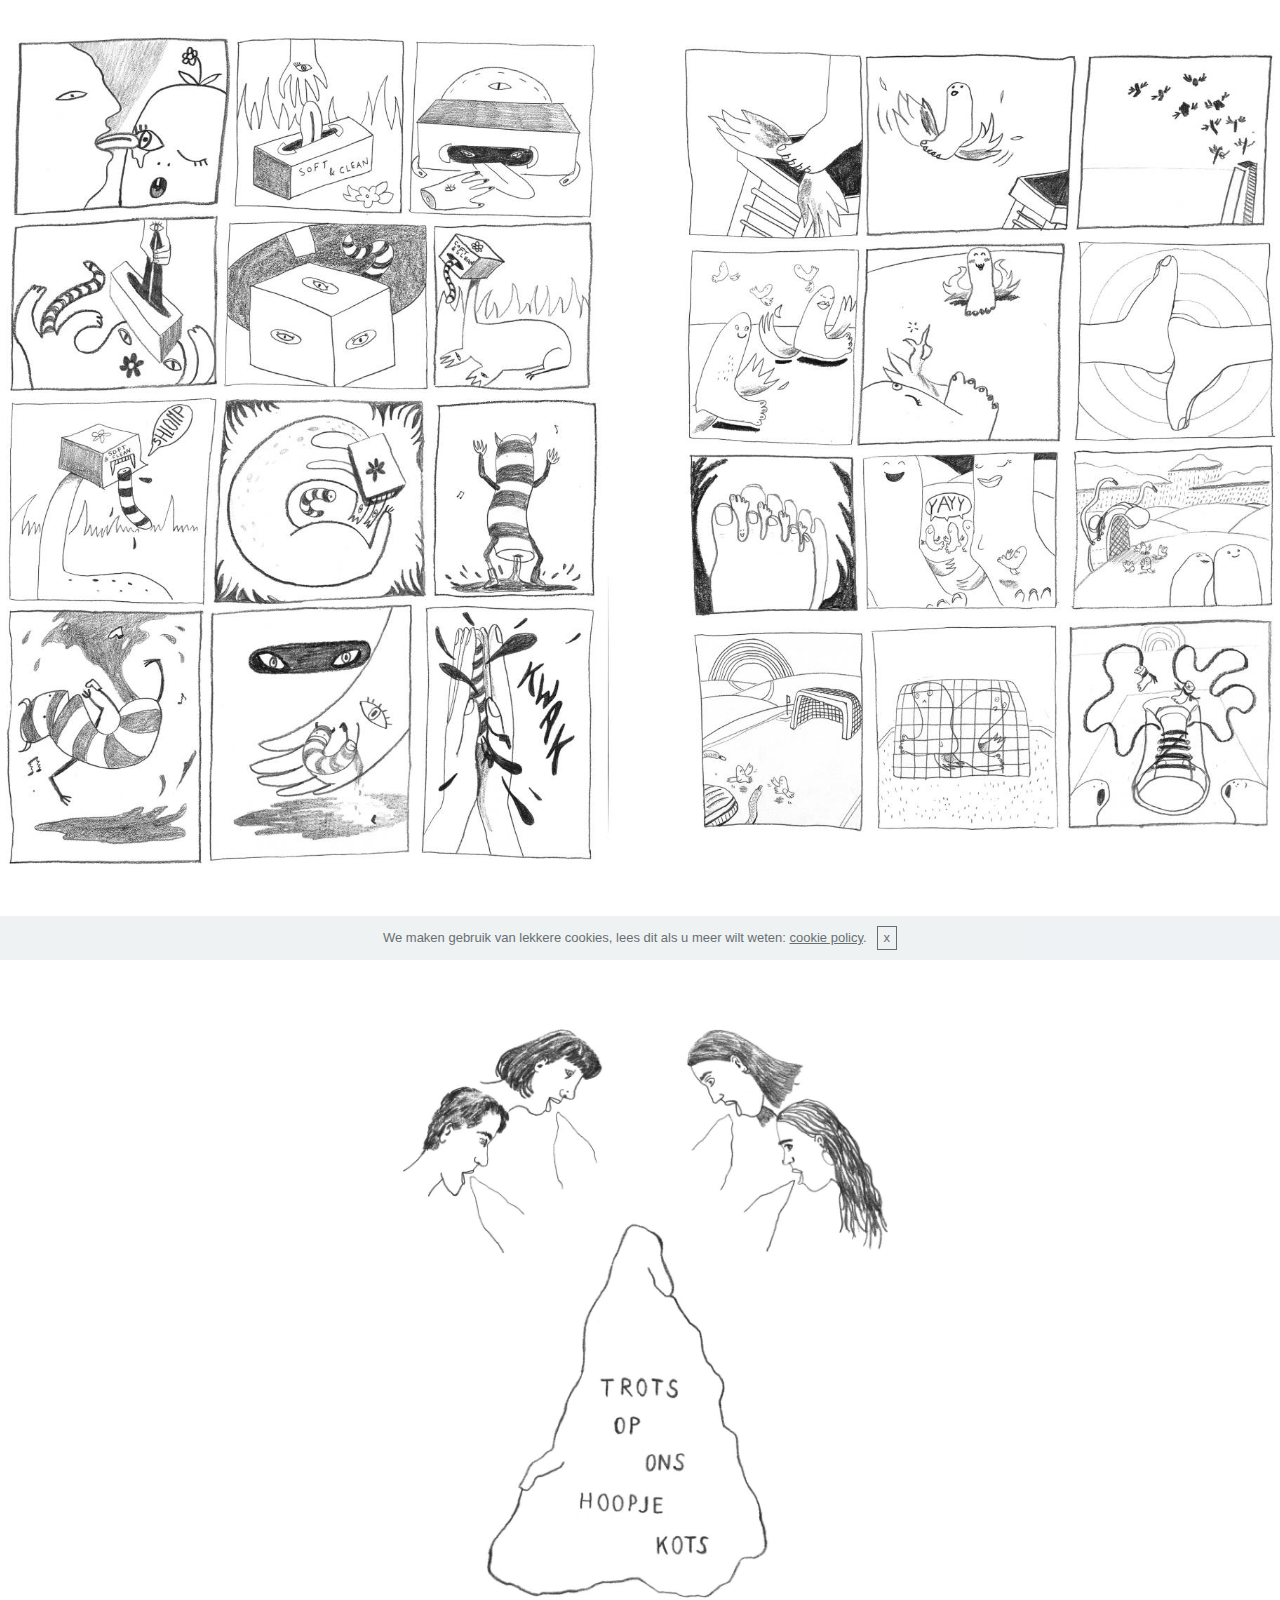
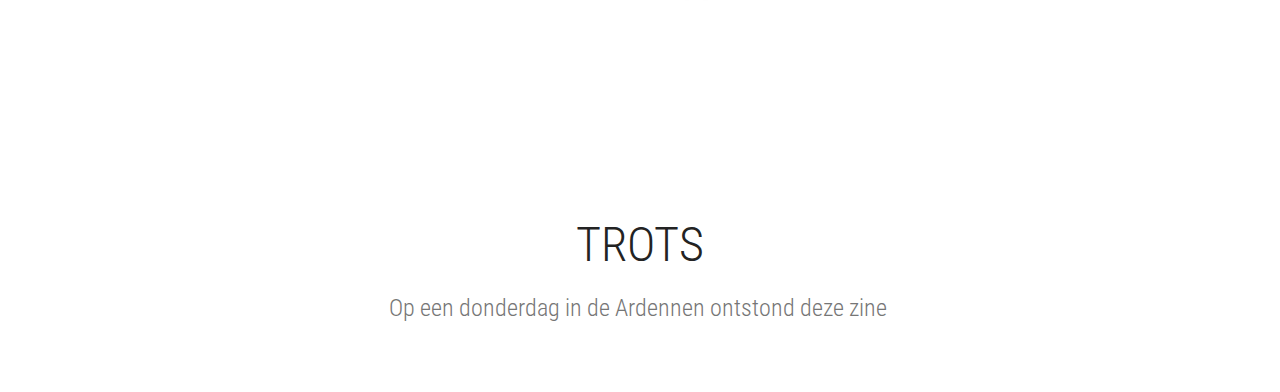
==== page1.html @ 867f3597 "create github pages" ====
<!DOCTYPE html>
<html >
<head>
  <!-- Site made with Mobirise Website Builder v4.8.3, https://mobirise.com -->
  <meta charset="UTF-8">
  <meta http-equiv="X-UA-Compatible" content="IE=edge">
  <meta name="generator" content="Mobirise v4.8.3, mobirise.com">
  <meta name="viewport" content="width=device-width, initial-scale=1, minimum-scale=1">
  <link rel="shortcut icon" href="assets/images/zwart-wit-beschilderde-pita-128x171.png" type="image/x-icon">
  <meta name="description" content="Web Site Builder Description">
  <title>trots kots</title>
  <link rel="stylesheet" href="assets/web/assets/mobirise-icons/mobirise-icons.css">
  <link rel="stylesheet" href="assets/tether/tether.min.css">
  <link rel="stylesheet" href="assets/bootstrap/css/bootstrap.min.css">
  <link rel="stylesheet" href="assets/bootstrap/css/bootstrap-grid.min.css">
  <link rel="stylesheet" href="assets/bootstrap/css/bootstrap-reboot.min.css">
  <link rel="stylesheet" href="assets/theme/css/style.css">
  <link rel="stylesheet" href="assets/mobirise/css/mbr-additional.css" type="text/css">
  
  
  
</head>
<body>

<!-- Google Analytics -->
<!-- Global site tag (gtag.js) - Google Analytics -->
<script async src="https://www.googletagmanager.com/gtag/js?id=UA-99967015-1"></script>
<script>
  window.dataLayer = window.dataLayer || [];
  function gtag(){dataLayer.push(arguments);}
  gtag('js', new Date());

  gtag('config', 'UA-99967015-1');
</script>
<!-- /Google Analytics -->


  <section class="cid-reLaQE1v8E mbr-fullscreen" id="header2-p">

    

    

    <div class="container align-center">
        <div class="row justify-content-md-center">
            <div class="mbr-white col-md-10">
                
                
                
                
            </div>
        </div>
    </div>
    
</section>

<section class="engine"><a href="https://mobiri.se/j">website templates</a></section><section class="cid-r5T9RP8Vvy" id="image1-4">

    

    <figure class="mbr-figure container">
            <div class="image-block" style="width: 51%;">
                <img src="assets/images/cover-trots-1228x1737.jpg" width="1400" alt="Mobirise" title="">
                
            </div>
    </figure>
</section>

<section class="mbr-section content4 cid-r5Ta0pFPkn" id="content4-9">

    

    <div class="container">
        <div class="media-container-row">
            <div class="title col-12 col-md-8">
                <h2 class="align-center pb-3 mbr-fonts-style display-2">TROTS</h2>
                <h3 class="mbr-section-subtitle align-center mbr-light mbr-fonts-style display-5">Op een donderdag in de Ardennen ontstond deze zine&nbsp;</h3>
                
            </div>
        </div>
    </div>
</section>


  <script src="assets/web/assets/jquery/jquery.min.js"></script>
  <script src="assets/popper/popper.min.js"></script>
  <script src="assets/tether/tether.min.js"></script>
  <script src="assets/bootstrap/js/bootstrap.min.js"></script>
  <script src="assets/smoothscroll/smooth-scroll.js"></script>
  <script src="assets/cookies-alert-plugin/cookies-alert-core.js"></script>
  <script src="assets/cookies-alert-plugin/cookies-alert-script.js"></script>
  <script src="assets/theme/js/script.js"></script>
  
  
<input name="cookieData" type="hidden" data-cookie-text="We maken gebruik van lekkere cookies, lees dit als u meer wilt weten: <a href='privacy.html'>cookie policy</a>.">
  </body>
</html>
---- assets/web/assets/mobirise-icons/mobirise-icons.css ----
@font-face {
  font-family: 'MobiriseIcons';
  src:  url('mobirise-icons.eot?spat4u');
  src:  url('mobirise-icons.eot?spat4u#iefix') format('embedded-opentype'),
    url('mobirise-icons.ttf?spat4u') format('truetype'),
    url('mobirise-icons.woff?spat4u') format('woff'),
    url('mobirise-icons.svg?spat4u#MobiriseIcons') format('svg');
  font-weight: normal;
  font-style: normal;
}

[class^="mbri-"], [class*=" mbri-"] {
  /* use !important to prevent issues with browser extensions that change fonts */
  font-family: MobiriseIcons !important;
  speak: none;
  font-style: normal;
  font-weight: normal;
  font-variant: normal;
  text-transform: none;
  line-height: 1;

  /* Better Font Rendering =========== */
  -webkit-font-smoothing: antialiased;
  -moz-osx-font-smoothing: grayscale;
}

.mbri-add-submenu:before {
  content: "\e900";
}
.mbri-alert:before {
  content: "\e901";
}
.mbri-align-center:before {
  content: "\e902";
}
.mbri-align-justify:before {
  content: "\e903";
}
.mbri-align-left:before {
  content: "\e904";
}
.mbri-align-right:before {
  content: "\e905";
}
.mbri-android:before {
  content: "\e906";
}
.mbri-apple:before {
  content: "\e907";
}
.mbri-arrow-down:before {
  content: "\e908";
}
.mbri-arrow-next:before {
  content: "\e909";
}
.mbri-arrow-prev:before {
  content: "\e90a";
}
.mbri-arrow-up:before {
  content: "\e90b";
}
.mbri-bold:before {
  content: "\e90c";
}
.mbri-bookmark:before {
  content: "\e90d";
}
.mbri-bootstrap:before {
  content: "\e90e";
}
.mbri-briefcase:before {
  content: "\e90f";
}
.mbri-browse:before {
  content: "\e910";
}
.mbri-bulleted-list:before {
  content: "\e911";
}
.mbri-calendar:before {
  content: "\e912";
}
.mbri-camera:before {
  content: "\e913";
}
.mbri-cart-add:before {
  content: "\e914";
}
.mbri-cart-full:before {
  content: "\e915";
}
.mbri-cash:before {
  content: "\e916";
}
.mbri-change-style:before {
  content: "\e917";
}
.mbri-chat:before {
  content: "\e918";
}
.mbri-clock:before {
  content: "\e919";
}
.mbri-close:before {
  content: "\e91a";
}
.mbri-cloud:before {
  content: "\e91b";
}
.mbri-code:before {
  content: "\e91c";
}
.mbri-contact-form:before {
  content: "\e91d";
}
.mbri-credit-card:before {
  content: "\e91e";
}
.mbri-cursor-click:before {
  content: "\e91f";
}
.mbri-cust-feedback:before {
  content: "\e920";
}
.mbri-database:before {
  content: "\e921";
}
.mbri-delivery:before {
  content: "\e922";
}
.mbri-desktop:before {
  content: "\e923";
}
.mbri-devices:before {
  content: "\e924";
}
.mbri-down:before {
  content: "\e925";
}
.mbri-download:before {
  content: "\e989";
}
.mbri-drag-n-drop:before {
  content: "\e927";
}
.mbri-drag-n-drop2:before {
  content: "\e928";
}
.mbri-edit:before {
  content: "\e929";
}
.mbri-edit2:before {
  content: "\e92a";
}
.mbri-error:before {
  content: "\e92b";
}
.mbri-extension:before {
  content: "\e92c";
}
.mbri-features:before {
  content: "\e92d";
}
.mbri-file:before {
  content: "\e92e";
}
.mbri-flag:before {
  content: "\e92f";
}
.mbri-folder:before {
  content: "\e930";
}
.mbri-gift:before {
  content: "\e931";
}
.mbri-github:before {
  content: "\e932";
}
.mbri-globe:before {
  content: "\e933";
}
.mbri-globe-2:before {
  content: "\e934";
}
.mbri-growing-chart:before {
  content: "\e935";
}
.mbri-hearth:before {
  content: "\e936";
}
.mbri-help:before {
  content: "\e937";
}
.mbri-home:before {
  content: "\e938";
}
.mbri-hot-cup:before {
  content: "\e939";
}
.mbri-idea:before {
  content: "\e93a";
}
.mbri-image-gallery:before {
  content: "\e93b";
}
.mbri-image-slider:before {
  content: "\e93c";
}
.mbri-info:before {
  content: "\e93d";
}
.mbri-italic:before {
  content: "\e93e";
}
.mbri-key:before {
  content: "\e93f";
}
.mbri-laptop:before {
  content: "\e940";
}
.mbri-layers:before {
  content: "\e941";
}
.mbri-left-right:before {
  content: "\e942";
}
.mbri-left:before {
  content: "\e943";
}
.mbri-letter:before {
  content: "\e944";
}
.mbri-like:before {
  content: "\e945";
}
.mbri-link:before {
  content: "\e946";
}
.mbri-lock:before {
  content: "\e947";
}
.mbri-login:before {
  content: "\e948";
}
.mbri-logout:before {
  content: "\e949";
}
.mbri-magic-stick:before {
  content: "\e94a";
}
.mbri-map-pin:before {
  content: "\e94b";
}
.mbri-menu:before {
  content: "\e94c";
}
.mbri-mobile:before {
  content: "\e94d";
}
.mbri-mobile2:before {
  content: "\e94e";
}
.mbri-mobirise:before {
  content: "\e94f";
}
.mbri-more-horizontal:before {
  content: "\e950";
}
.mbri-more-vertical:before {
  content: "\e951";
}
.mbri-music:before {
  content: "\e952";
}
.mbri-new-file:before {
  content: "\e953";
}
.mbri-numbered-list:before {
  content: "\e954";
}
.mbri-opened-folder:before {
  content: "\e955";
}
.mbri-pages:before {
  content: "\e956";
}
.mbri-paper-plane:before {
  content: "\e957";
}
.mbri-paperclip:before {
  content: "\e958";
}
.mbri-photo:before {
  content: "\e959";
}
.mbri-photos:before {
  content: "\e95a";
}
.mbri-pin:before {
  content: "\e95b";
}
.mbri-play:before {
  content: "\e95c";
}
.mbri-plus:before {
  content: "\e95d";
}
.mbri-preview:before {
  content: "\e95e";
}
.mbri-print:before {
  content: "\e95f";
}
.mbri-protect:before {
  content: "\e960";
}
.mbri-question:before {
  content: "\e961";
}
.mbri-quote-left:before {
  content: "\e962";
}
.mbri-quote-right:before {
  content: "\e963";
}
.mbri-refresh:before {
  content: "\e964";
}
.mbri-responsive:before {
  content: "\e965";
}
.mbri-right:before {
  content: "\e966";
}
.mbri-rocket:before {
  content: "\e967";
}
.mbri-sad-face:before {
  content: "\e968";
}
.mbri-sale:before {
  content: "\e969";
}
.mbri-save:before {
  content: "\e96a";
}
.mbri-search:before {
  content: "\e96b";
}
.mbri-setting:before {
  content: "\e96c";
}
.mbri-setting2:before {
  content: "\e96d";
}
.mbri-setting3:before {
  content: "\e96e";
}
.mbri-share:before {
  content: "\e96f";
}
.mbri-shopping-bag:before {
  content: "\e970";
}
.mbri-shopping-basket:before {
  content: "\e971";
}
.mbri-shopping-cart:before {
  content: "\e972";
}
.mbri-sites:before {
  content: "\e973";
}
.mbri-smile-face:before {
  content: "\e974";
}
.mbri-speed:before {
  content: "\e975";
}
.mbri-star:before {
  content: "\e976";
}
.mbri-success:before {
  content: "\e977";
}
.mbri-sun:before {
  content: "\e978";
}
.mbri-sun2:before {
  content: "\e979";
}
.mbri-tablet:before {
  content: "\e97a";
}
.mbri-tablet-vertical:before {
  content: "\e97b";
}
.mbri-target:before {
  content: "\e97c";
}
.mbri-timer:before {
  content: "\e97d";
}
.mbri-to-ftp:before {
  content: "\e97e";
}
.mbri-to-local-drive:before {
  content: "\e97f";
}
.mbri-touch-swipe:before {
  content: "\e980";
}
.mbri-touch:before {
  content: "\e981";
}
.mbri-trash:before {
  content: "\e982";
}
.mbri-underline:before {
  content: "\e983";
}
.mbri-unlink:before {
  content: "\e984";
}
.mbri-unlock:before {
  content: "\e985";
}
.mbri-up-down:before {
  content: "\e986";
}
.mbri-up:before {
  content: "\e987";
}
.mbri-update:before {
  content: "\e988";
}
.mbri-upload:before {
 content: "\e926"; 
}
.mbri-user:before {
  content: "\e98a";
}
.mbri-user2:before {
  content: "\e98b";
}
.mbri-users:before {
  content: "\e98c";
}
.mbri-video:before {
  content: "\e98d";
}
.mbri-video-play:before {
  content: "\e98e";
}
.mbri-watch:before {
  content: "\e98f";
}
.mbri-website-theme:before {
  content: "\e990";
}
.mbri-wifi:before {
  content: "\e991";
}
.mbri-windows:before {
  content: "\e992";
}
.mbri-zoom-out:before {
  content: "\e993";
}
.mbri-redo:before {
  content: "\e994";
}
.mbri-undo:before {
  content: "\e995";
}
---- assets/theme/css/style.css ----
/*!
 * Mobirise v4 theme (https://mobirise.com/)
 * Copyright 2017 Mobirise
 */section{background-color:#eeeeee}section,.container,.container-fluid{position:relative;word-wrap:break-word}a.mbr-iconfont:hover{text-decoration:none}.article .lead p,.article .lead ul,.article .lead ol,.article .lead pre,.article .lead blockquote{margin-bottom:0}a{font-style:normal;font-weight:400;cursor:pointer}a,a:hover{text-decoration:none}figure{margin-bottom:0}body{color:#232323}h1,h2,h3,h4,h5,h6,.h1,.h2,.h3,.h4,.h5,.h6,.display-1,.display-2,.display-3,.display-4{line-height:1;word-break:break-word;word-wrap:break-word}b,strong{font-weight:bold}blockquote{padding:10px 0 10px 20px;position:relative;border-left:2px solid;border-color:#ff3366}input:-webkit-autofill,input:-webkit-autofill:hover,input:-webkit-autofill:focus,input:-webkit-autofill:active{transition-delay:9999s;transition-property:background-color, color}textarea[type="hidden"]{display:none}body{position:relative}section{background-position:50% 50%;background-repeat:no-repeat;background-size:cover}section .mbr-background-video,section .mbr-background-video-preview{position:absolute;bottom:0;left:0;right:0;top:0}.hidden{visibility:hidden}.mbr-z-index20{z-index:20}/*! Base colors */.mbr-white{color:#ffffff}.mbr-black{color:#000000}.mbr-bg-white{background-color:#ffffff}.mbr-bg-black{background-color:#000000}/*! Text-aligns */.align-left{text-align:left}.align-center{text-align:center}.align-right{text-align:right}@media (max-width: 767px){.align-left,.align-center,.align-right,.mbr-section-btn,.mbr-section-title{text-align:center}}/*! Font-weight  */.mbr-light{font-weight:300}.mbr-regular{font-weight:400}.mbr-semibold{font-weight:500}.mbr-bold{font-weight:700}/*! Media  */.media-size-item{-webkit-flex:1 1 auto;-moz-flex:1 1 auto;-ms-flex:1 1 auto;-o-flex:1 1 auto;flex:1 1 auto}.media-content{-webkit-flex-basis:100%;flex-basis:100%}.media-container-row{display:-ms-flexbox;display:-webkit-flex;display:flex;-webkit-flex-direction:row;-ms-flex-direction:row;flex-direction:row;-webkit-flex-wrap:wrap;-ms-flex-wrap:wrap;flex-wrap:wrap;-webkit-justify-content:center;-ms-flex-pack:center;justify-content:center;-webkit-align-content:center;-ms-flex-line-pack:center;align-content:center;-webkit-align-items:start;-ms-flex-align:start;align-items:start}.media-container-row .media-size-item{width:400px}.media-container-column{display:-ms-flexbox;display:-webkit-flex;display:flex;-webkit-flex-direction:column;-ms-flex-direction:column;flex-direction:column;-webkit-flex-wrap:wrap;-ms-flex-wrap:wrap;flex-wrap:wrap;-webkit-justify-content:center;-ms-flex-pack:center;justify-content:center;-webkit-align-content:center;-ms-flex-line-pack:center;align-content:center;-webkit-align-items:stretch;-ms-flex-align:stretch;align-items:stretch}.media-container-column>*{width:100%}@media (min-width: 992px){.media-container-row{-webkit-flex-wrap:nowrap;-ms-flex-wrap:nowrap;flex-wrap:nowrap}}figure{overflow:hidden}figure[mbr-media-size]{transition:width 0.1s}.mbr-figure img,.mbr-figure iframe{display:block;width:100%}.card{background-color:transparent;border:none}.card-img{text-align:center;flex-shrink:0;-webkit-flex-shrink:0}.media{max-width:100%;margin:0 auto}.mbr-figure{-ms-flex-item-align:center;-ms-grid-row-align:center;-webkit-align-self:center;align-self:center}.media-container>div{max-width:100%}.mbr-figure img,.card-img img{width:100%}@media (max-width: 991px){.media-size-item{width:auto !important}.media{width:auto}.mbr-figure{width:100% !important}}/*! Buttons */.mbr-section-btn{margin-left:-.25rem;margin-right:-.25rem;font-size:0}nav .mbr-section-btn{margin-left:0rem;margin-right:0rem}/*! Btn icon margin */.btn .mbr-iconfont,.btn.btn-sm .mbr-iconfont{cursor:pointer;margin-right:0.5rem}.btn.btn-md .mbr-iconfont,.btn.btn-md .mbr-iconfont{margin-right:0.8rem}.mbr-regular{font-weight:400}.mbr-semibold{font-weight:500}.mbr-bold{font-weight:700}[type="submit"]{-webkit-appearance:none}/*! Full-screen */.mbr-fullscreen .mbr-overlay{min-height:100vh}.mbr-fullscreen{display:flex;display:-webkit-flex;display:-moz-flex;display:-ms-flex;display:-o-flex;align-items:center;-webkit-align-items:center;min-height:100vh;padding-top:3rem;padding-bottom:3rem}/*! Map */.map{height:25rem;position:relative}.map iframe{width:100%;height:100%}.form-asterisk{font-family:initial;position:absolute;top:-2px;font-weight:normal}/*! Scroll to top arrow */.mbr-arrow-up{bottom:25px;right:90px;position:fixed;text-align:right;z-index:5000;color:#ffffff;font-size:32px;transform:rotate(180deg);-webkit-transform:rotate(180deg)}.mbr-arrow-up a{background:rgba(0,0,0,0.2);border-radius:3px;color:#fff;display:inline-block;height:60px;width:60px;outline-style:none !important;position:relative;text-decoration:none;transition:all .3s ease-in-out;cursor:pointer;text-align:center}.mbr-arrow-up a:hover{background-color:rgba(0,0,0,0.4)}.mbr-arrow-up a i{line-height:60px}.mbr-arrow-up-icon{display:block;color:#fff}.mbr-arrow-up-icon::before{content:"\203a";display:inline-block;font-family:serif;font-size:32px;line-height:1;font-style:normal;position:relative;top:6px;left:-4px;-webkit-transform:rotate(-90deg);transform:rotate(-90deg)}/*! Arrow Down */.mbr-arrow{position:absolute;bottom:45px;left:50%;width:60px;height:60px;cursor:pointer;background-color:rgba(80,80,80,0.5);border-radius:50%;-webkit-transform:translateX(-50%);transform:translateX(-50%)}.mbr-arrow>a{display:inline-block;text-decoration:none;outline-style:none;-webkit-animation:arrowdown 1.7s ease-in-out infinite;animation:arrowdown 1.7s ease-in-out infinite}.mbr-arrow>a>i{position:absolute;top:-2px;left:15px;font-size:2rem}@keyframes arrowdown{0%{transform:translateY(0px);-webkit-transform:translateY(0px)}50%{transform:translateY(-5px);-webkit-transform:translateY(-5px)}100%{transform:translateY(0px);-webkit-transform:translateY(0px)}}@-webkit-keyframes arrowdown{0%{transform:translateY(0px);-webkit-transform:translateY(0px)}50%{transform:translateY(-5px);-webkit-transform:translateY(-5px)}100%{transform:translateY(0px);-webkit-transform:translateY(0px)}}@media (max-width: 500px){.mbr-arrow-up{left:50%;right:auto;transform:translateX(-50%) rotate(180deg);-webkit-transform:translateX(-50%) rotate(180deg)}}@keyframes gradient-animation{from{background-position:0% 100%;animation-timing-function:ease-in-out}to{background-position:100% 0%;animation-timing-function:ease-in-out}}@-webkit-keyframes gradient-animation{from{background-position:0% 100%;animation-timing-function:ease-in-out}to{background-position:100% 0%;animation-timing-function:ease-in-out}}.bg-gradient{background-size:200% 200%;animation:gradient-animation 5s infinite alternate;-webkit-animation:gradient-animation 5s infinite alternate}.menu .navbar-brand{display:-webkit-flex}.menu .navbar-brand span{display:flex;display:-webkit-flex}.menu .navbar-brand .navbar-caption-wrap{display:-webkit-flex}.menu .navbar-brand .navbar-logo img{display:-webkit-flex}@media (min-width: 768px) and (max-width: 991px){.menu .navbar-toggleable-sm .navbar-nav{display:-webkit-box;display:-webkit-flex;display:-ms-flexbox}}@media (min-width: 992px){.menu .navbar-nav.nav-dropdown{display:-webkit-flex}.menu .navbar-toggleable-sm .navbar-collapse{display:-webkit-flex !important}}.navbar{display:-webkit-flex;-webkit-flex-wrap:wrap;-webkit-align-items:center;-webkit-justify-content:space-between}.navbar-collapse{-webkit-flex-basis:100%;-webkit-flex-grow:1;-webkit-align-items:center}.nav-dropdown .link{padding:.667em 1.667em !important;margin:0 !important}.nav{display:-webkit-flex;-webkit-flex-wrap:wrap}.row{display:-webkit-flex;-webkit-flex-wrap:wrap}.justify-content-center{-webkit-justify-content:center}.form-inline{display:-webkit-flex;-webkit-flex-flow:row wrap;-webkit-align-items:center}.card-wrapper{flex:1;-webkit-flex:1}.carousel-control{display:-webkit-flex;-webkit-align-items:center;-webkit-justify-content:center}.carousel-controls{display:-webkit-flex}.media{display:-webkit-flex}
/*# sourceMappingURL=style.css.map */
.engine {
	position: absolute;
	text-indent: -2400px;
	text-align: center;
	padding: 0;
	top: 0;
	left: -2400px;
}
---- assets/mobirise/css/mbr-additional.css ----
@import url(https://fonts.googleapis.com/css?family=Raleway:100,100i,200,200i,300,300i,400,400i,500,500i,600,600i,700,700i,800,800i,900,900i);
@import url(https://fonts.googleapis.com/css?family=Roboto+Condensed:300,300i,400,400i,700,700i);
@import url(https://fonts.googleapis.com/css?family=Rubik:300,300i,400,400i,500,500i,700,700i,900,900i);





body {
  font-style: normal;
  line-height: 1.5;
}
.mbr-section-title {
  font-style: normal;
  line-height: 1.2;
}
.mbr-section-subtitle {
  line-height: 1.3;
}
.mbr-text {
  font-style: normal;
  line-height: 1.6;
}
.display-1 {
  font-family: 'Raleway', sans-serif;
  font-size: 2.6rem;
}
.display-1 > .mbr-iconfont {
  font-size: 4.16rem;
}
.display-2 {
  font-family: 'Roboto Condensed', sans-serif;
  font-size: 3rem;
}
.display-2 > .mbr-iconfont {
  font-size: 4.8rem;
}
.display-4 {
  font-family: 'Rubik', sans-serif;
  font-size: 0.6rem;
}
.display-4 > .mbr-iconfont {
  font-size: 0.96rem;
}
.display-5 {
  font-family: 'Roboto Condensed', sans-serif;
  font-size: 1.5rem;
}
.display-5 > .mbr-iconfont {
  font-size: 2.4rem;
}
.display-7 {
  font-family: 'Rubik', sans-serif;
  font-size: 1rem;
}
.display-7 > .mbr-iconfont {
  font-size: 1.6rem;
}
/* ---- Fluid typography for mobile devices ---- */
/* 1.4 - font scale ratio ( bootstrap == 1.42857 ) */
/* 100vw - current viewport width */
/* (48 - 20)  48 == 48rem == 768px, 20 == 20rem == 320px(minimal supported viewport) */
/* 0.65 - min scale variable, may vary */
@media (max-width: 768px) {
  .display-1 {
    font-size: 2.08rem;
    font-size: calc( 1.56rem + (2.6 - 1.56) * ((100vw - 20rem) / (48 - 20)));
    line-height: calc( 1.4 * (1.56rem + (2.6 - 1.56) * ((100vw - 20rem) / (48 - 20))));
  }
  .display-2 {
    font-size: 2.4rem;
    font-size: calc( 1.7rem + (3 - 1.7) * ((100vw - 20rem) / (48 - 20)));
    line-height: calc( 1.4 * (1.7rem + (3 - 1.7) * ((100vw - 20rem) / (48 - 20))));
  }
  .display-4 {
    font-size: 0.48rem;
    font-size: calc( 0.86rem + (0.6 - 0.86) * ((100vw - 20rem) / (48 - 20)));
    line-height: calc( 1.4 * (0.86rem + (0.6 - 0.86) * ((100vw - 20rem) / (48 - 20))));
  }
  .display-5 {
    font-size: 1.2rem;
    font-size: calc( 1.175rem + (1.5 - 1.175) * ((100vw - 20rem) / (48 - 20)));
    line-height: calc( 1.4 * (1.175rem + (1.5 - 1.175) * ((100vw - 20rem) / (48 - 20))));
  }
}
/* Buttons */
.btn {
  font-weight: 500;
  border-width: 2px;
  font-style: normal;
  letter-spacing: 1px;
  margin: .4rem .8rem;
  white-space: normal;
  -webkit-transition: all 0.3s ease-in-out;
  -moz-transition: all 0.3s ease-in-out;
  transition: all 0.3s ease-in-out;
  display: inline-flex;
  align-items: center;
  justify-content: center;
  word-break: break-word;
  -webkit-align-items: center;
  -webkit-justify-content: center;
  display: -webkit-inline-flex;
  padding: 1rem 3rem;
  border-radius: 3px;
}
.btn-sm {
  font-weight: 500;
  letter-spacing: 1px;
  -webkit-transition: all 0.3s ease-in-out;
  -moz-transition: all 0.3s ease-in-out;
  transition: all 0.3s ease-in-out;
  padding: 0.6rem 1.5rem;
  border-radius: 3px;
}
.btn-md {
  font-weight: 500;
  letter-spacing: 1px;
  margin: .4rem .8rem !important;
  -webkit-transition: all 0.3s ease-in-out;
  -moz-transition: all 0.3s ease-in-out;
  transition: all 0.3s ease-in-out;
  padding: 1rem 3rem;
  border-radius: 3px;
}
.btn-lg {
  font-weight: 500;
  letter-spacing: 1px;
  margin: .4rem .8rem !important;
  -webkit-transition: all 0.3s ease-in-out;
  -moz-transition: all 0.3s ease-in-out;
  transition: all 0.3s ease-in-out;
  padding: 1.2rem 3.2rem;
  border-radius: 3px;
}
.bg-primary {
  background-color: #5b6154 !important;
}
.bg-success {
  background-color: #5b6154 !important;
}
.bg-info {
  background-color: #5b6154 !important;
}
.bg-warning {
  background-color: #767676 !important;
}
.bg-danger {
  background-color: #767676 !important;
}
.btn-primary,
.btn-primary:active {
  background-color: #5b6154 !important;
  border-color: #5b6154 !important;
  color: #ffffff !important;
}
.btn-primary:hover,
.btn-primary:focus,
.btn-primary.focus,
.btn-primary.active {
  color: #ffffff !important;
  background-color: #353830 !important;
  border-color: #353830 !important;
}
.btn-primary.disabled,
.btn-primary:disabled {
  color: #ffffff !important;
  background-color: #353830 !important;
  border-color: #353830 !important;
}
.btn-secondary,
.btn-secondary:active {
  background-color: #5b6154 !important;
  border-color: #5b6154 !important;
  color: #ffffff !important;
}
.btn-secondary:hover,
.btn-secondary:focus,
.btn-secondary.focus,
.btn-secondary.active {
  color: #ffffff !important;
  background-color: #353830 !important;
  border-color: #353830 !important;
}
.btn-secondary.disabled,
.btn-secondary:disabled {
  color: #ffffff !important;
  background-color: #353830 !important;
  border-color: #353830 !important;
}
.btn-info,
.btn-info:active {
  background-color: #5b6154 !important;
  border-color: #5b6154 !important;
  color: #ffffff !important;
}
.btn-info:hover,
.btn-info:focus,
.btn-info.focus,
.btn-info.active {
  color: #ffffff !important;
  background-color: #353830 !important;
  border-color: #353830 !important;
}
.btn-info.disabled,
.btn-info:disabled {
  color: #ffffff !important;
  background-color: #353830 !important;
  border-color: #353830 !important;
}
.btn-success,
.btn-success:active {
  background-color: #5b6154 !important;
  border-color: #5b6154 !important;
  color: #ffffff !important;
}
.btn-success:hover,
.btn-success:focus,
.btn-success.focus,
.btn-success.active {
  color: #ffffff !important;
  background-color: #353830 !important;
  border-color: #353830 !important;
}
.btn-success.disabled,
.btn-success:disabled {
  color: #ffffff !important;
  background-color: #353830 !important;
  border-color: #353830 !important;
}
.btn-warning,
.btn-warning:active {
  background-color: #767676 !important;
  border-color: #767676 !important;
  color: #ffffff !important;
}
.btn-warning:hover,
.btn-warning:focus,
.btn-warning.focus,
.btn-warning.active {
  color: #ffffff !important;
  background-color: #505050 !important;
  border-color: #505050 !important;
}
.btn-warning.disabled,
.btn-warning:disabled {
  color: #ffffff !important;
  background-color: #505050 !important;
  border-color: #505050 !important;
}
.btn-danger,
.btn-danger:active {
  background-color: #767676 !important;
  border-color: #767676 !important;
  color: #ffffff !important;
}
.btn-danger:hover,
.btn-danger:focus,
.btn-danger.focus,
.btn-danger.active {
  color: #ffffff !important;
  background-color: #505050 !important;
  border-color: #505050 !important;
}
.btn-danger.disabled,
.btn-danger:disabled {
  color: #ffffff !important;
  background-color: #505050 !important;
  border-color: #505050 !important;
}
.btn-white {
  color: #333333 !important;
}
.btn-white,
.btn-white:active {
  background-color: #ffffff !important;
  border-color: #ffffff !important;
  color: #808080 !important;
}
.btn-white:hover,
.btn-white:focus,
.btn-white.focus,
.btn-white.active {
  color: #808080 !important;
  background-color: #d9d9d9 !important;
  border-color: #d9d9d9 !important;
}
.btn-white.disabled,
.btn-white:disabled {
  color: #808080 !important;
  background-color: #d9d9d9 !important;
  border-color: #d9d9d9 !important;
}
.btn-black,
.btn-black:active {
  background-color: #333333 !important;
  border-color: #333333 !important;
  color: #ffffff !important;
}
.btn-black:hover,
.btn-black:focus,
.btn-black.focus,
.btn-black.active {
  color: #ffffff !important;
  background-color: #0d0d0d !important;
  border-color: #0d0d0d !important;
}
.btn-black.disabled,
.btn-black:disabled {
  color: #ffffff !important;
  background-color: #0d0d0d !important;
  border-color: #0d0d0d !important;
}
.btn-primary-outline,
.btn-primary-outline:active {
  background: none;
  border-color: #282a25;
  color: #282a25;
}
.btn-primary-outline:hover,
.btn-primary-outline:focus,
.btn-primary-outline.focus,
.btn-primary-outline.active {
  color: #ffffff;
  background-color: #5b6154;
  border-color: #5b6154;
}
.btn-primary-outline.disabled,
.btn-primary-outline:disabled {
  color: #ffffff !important;
  background-color: #5b6154 !important;
  border-color: #5b6154 !important;
}
.btn-secondary-outline,
.btn-secondary-outline:active {
  background: none;
  border-color: #282a25;
  color: #282a25;
}
.btn-secondary-outline:hover,
.btn-secondary-outline:focus,
.btn-secondary-outline.focus,
.btn-secondary-outline.active {
  color: #ffffff;
  background-color: #5b6154;
  border-color: #5b6154;
}
.btn-secondary-outline.disabled,
.btn-secondary-outline:disabled {
  color: #ffffff !important;
  background-color: #5b6154 !important;
  border-color: #5b6154 !important;
}
.btn-info-outline,
.btn-info-outline:active {
  background: none;
  border-color: #282a25;
  color: #282a25;
}
.btn-info-outline:hover,
.btn-info-outline:focus,
.btn-info-outline.focus,
.btn-info-outline.active {
  color: #ffffff;
  background-color: #5b6154;
  border-color: #5b6154;
}
.btn-info-outline.disabled,
.btn-info-outline:disabled {
  color: #ffffff !important;
  background-color: #5b6154 !important;
  border-color: #5b6154 !important;
}
.btn-success-outline,
.btn-success-outline:active {
  background: none;
  border-color: #282a25;
  color: #282a25;
}
.btn-success-outline:hover,
.btn-success-outline:focus,
.btn-success-outline.focus,
.btn-success-outline.active {
  color: #ffffff;
  background-color: #5b6154;
  border-color: #5b6154;
}
.btn-success-outline.disabled,
.btn-success-outline:disabled {
  color: #ffffff !important;
  background-color: #5b6154 !important;
  border-color: #5b6154 !important;
}
.btn-warning-outline,
.btn-warning-outline:active {
  background: none;
  border-color: #434343;
  color: #434343;
}
.btn-warning-outline:hover,
.btn-warning-outline:focus,
.btn-warning-outline.focus,
.btn-warning-outline.active {
  color: #ffffff;
  background-color: #767676;
  border-color: #767676;
}
.btn-warning-outline.disabled,
.btn-warning-outline:disabled {
  color: #ffffff !important;
  background-color: #767676 !important;
  border-color: #767676 !important;
}
.btn-danger-outline,
.btn-danger-outline:active {
  background: none;
  border-color: #434343;
  color: #434343;
}
.btn-danger-outline:hover,
.btn-danger-outline:focus,
.btn-danger-outline.focus,
.btn-danger-outline.active {
  color: #ffffff;
  background-color: #767676;
  border-color: #767676;
}
.btn-danger-outline.disabled,
.btn-danger-outline:disabled {
  color: #ffffff !important;
  background-color: #767676 !important;
  border-color: #767676 !important;
}
.btn-black-outline,
.btn-black-outline:active {
  background: none;
  border-color: #000000;
  color: #000000;
}
.btn-black-outline:hover,
.btn-black-outline:focus,
.btn-black-outline.focus,
.btn-black-outline.active {
  color: #ffffff;
  background-color: #333333;
  border-color: #333333;
}
.btn-black-outline.disabled,
.btn-black-outline:disabled {
  color: #ffffff !important;
  background-color: #333333 !important;
  border-color: #333333 !important;
}
.btn-white-outline,
.btn-white-outline:active,
.btn-white-outline.active {
  background: none;
  border-color: #ffffff;
  color: #ffffff;
}
.btn-white-outline:hover,
.btn-white-outline:focus,
.btn-white-outline.focus {
  color: #333333;
  background-color: #ffffff;
  border-color: #ffffff;
}
.text-primary {
  color: #5b6154 !important;
}
.text-secondary {
  color: #5b6154 !important;
}
.text-success {
  color: #5b6154 !important;
}
.text-info {
  color: #5b6154 !important;
}
.text-warning {
  color: #767676 !important;
}
.text-danger {
  color: #767676 !important;
}
.text-white {
  color: #ffffff !important;
}
.text-black {
  color: #000000 !important;
}
a.text-primary:hover,
a.text-primary:focus {
  color: #282a25 !important;
}
a.text-secondary:hover,
a.text-secondary:focus {
  color: #282a25 !important;
}
a.text-success:hover,
a.text-success:focus {
  color: #282a25 !important;
}
a.text-info:hover,
a.text-info:focus {
  color: #282a25 !important;
}
a.text-warning:hover,
a.text-warning:focus {
  color: #434343 !important;
}
a.text-danger:hover,
a.text-danger:focus {
  color: #434343 !important;
}
a.text-white:hover,
a.text-white:focus {
  color: #b3b3b3 !important;
}
a.text-black:hover,
a.text-black:focus {
  color: #4d4d4d !important;
}
.alert-success {
  background-color: #70c770;
}
.alert-info {
  background-color: #5b6154;
}
.alert-warning {
  background-color: #767676;
}
.alert-danger {
  background-color: #767676;
}
.mbr-section-btn a.btn:not(.btn-form):hover,
.mbr-section-btn a.btn:not(.btn-form):focus {
  box-shadow: none !important;
}
.mbr-gallery-filter li.active .btn {
  background-color: #5b6154;
  border-color: #5b6154;
  color: #ffffff;
}
.mbr-gallery-filter li.active .btn:focus {
  box-shadow: none;
}
.btn-form {
  border-radius: 0;
}
.btn-form:hover {
  cursor: pointer;
}
a,
a:hover {
  color: #5b6154;
}
.mbr-plan-header.bg-primary .mbr-plan-subtitle,
.mbr-plan-header.bg-primary .mbr-plan-price-desc {
  color: #9ba193;
}
.mbr-plan-header.bg-success .mbr-plan-subtitle,
.mbr-plan-header.bg-success .mbr-plan-price-desc {
  color: #9ba193;
}
.mbr-plan-header.bg-info .mbr-plan-subtitle,
.mbr-plan-header.bg-info .mbr-plan-price-desc {
  color: #9ba193;
}
.mbr-plan-header.bg-warning .mbr-plan-subtitle,
.mbr-plan-header.bg-warning .mbr-plan-price-desc {
  color: #b6b6b6;
}
.mbr-plan-header.bg-danger .mbr-plan-subtitle,
.mbr-plan-header.bg-danger .mbr-plan-price-desc {
  color: #b6b6b6;
}
/* Scroll to top button*/
.scrollToTop_wraper {
  display: none;
}
#scrollToTop a i:before {
  content: '';
  position: absolute;
  height: 40%;
  top: 25%;
  background: #fff;
  width: 2px;
  left: calc(50% - 1px);
}
#scrollToTop a i:after {
  content: '';
  position: absolute;
  display: block;
  border-top: 2px solid #fff;
  border-right: 2px solid #fff;
  width: 40%;
  height: 40%;
  left: 30%;
  bottom: 30%;
  transform: rotate(135deg);
  -webkit-transform: rotate(135deg);
}
/* Others*/
.note-check a[data-value=Rubik] {
  font-style: normal;
}
.mbr-arrow a {
  color: #ffffff;
}
@media (max-width: 767px) {
  .mbr-arrow {
    display: none;
  }
}
.form-control-label {
  position: relative;
  cursor: pointer;
  margin-bottom: .357em;
  padding: 0;
}
.alert {
  color: #ffffff;
  border-radius: 0;
  border: 0;
  font-size: .875rem;
  line-height: 1.5;
  margin-bottom: 1.875rem;
  padding: 1.25rem;
  position: relative;
}
.alert.alert-form::after {
  background-color: inherit;
  bottom: -7px;
  content: "";
  display: block;
  height: 14px;
  left: 50%;
  margin-left: -7px;
  position: absolute;
  transform: rotate(45deg);
  width: 14px;
  -webkit-transform: rotate(45deg);
}
.form-control {
  background-color: #f5f5f5;
  box-shadow: none;
  color: #565656;
  font-family: 'Rubik', sans-serif;
  font-size: 1rem;
  line-height: 1.43;
  min-height: 3.5em;
  padding: 1.07em .5em;
}
.form-control > .mbr-iconfont {
  font-size: 1.6rem;
}
.form-control,
.form-control:focus {
  border: 1px solid #e8e8e8;
}
.form-active .form-control:invalid {
  border-color: red;
}
.mbr-overlay {
  background-color: #000;
  bottom: 0;
  left: 0;
  opacity: .5;
  position: absolute;
  right: 0;
  top: 0;
  z-index: 0;
}
blockquote {
  font-style: italic;
  padding: 10px 0 10px 20px;
  font-size: 1.09rem;
  position: relative;
  border-color: #5b6154;
  border-width: 3px;
}
ul,
ol,
pre,
blockquote {
  margin-bottom: 2.3125rem;
}
pre {
  background: #f4f4f4;
  padding: 10px 24px;
  white-space: pre-wrap;
}
.inactive {
  -webkit-user-select: none;
  -moz-user-select: none;
  -ms-user-select: none;
  user-select: none;
  pointer-events: none;
  -webkit-user-drag: none;
  user-drag: none;
}
.mbr-section__comments .row {
  justify-content: center;
  -webkit-justify-content: center;
}
/* Forms */
.mbr-form .btn {
  margin: .4rem 0;
}
@media (max-width: 767px) {
  .btn {
    font-size: .75rem !important;
  }
  .btn .mbr-iconfont {
    font-size: 1rem !important;
  }
}
/* Social block */
.btn-social {
  font-size: 20px;
  border-radius: 50%;
  padding: 0;
  width: 44px;
  height: 44px;
  line-height: 44px;
  text-align: center;
  position: relative;
  border: 2px solid #c0a375;
  border-color: #5b6154;
  color: #232323;
  cursor: pointer;
}
.btn-social i {
  top: 0;
  line-height: 44px;
  width: 44px;
}
.btn-social:hover {
  color: #fff;
  background: #5b6154;
}
.btn-social + .btn {
  margin-left: .1rem;
}
/* Footer */
.mbr-footer-content li::before,
.mbr-footer .mbr-contacts li::before {
  background: #5b6154;
}
.mbr-footer-content li a:hover,
.mbr-footer .mbr-contacts li a:hover {
  color: #5b6154;
}
/* Headers*/
.offset-1 {
  margin-left: 8.33333%;
}
.offset-2 {
  margin-left: 16.66667%;
}
.offset-3 {
  margin-left: 25%;
}
.offset-4 {
  margin-left: 33.33333%;
}
.offset-5 {
  margin-left: 41.66667%;
}
.offset-6 {
  margin-left: 50%;
}
.offset-7 {
  margin-left: 58.33333%;
}
.offset-8 {
  margin-left: 66.66667%;
}
.offset-9 {
  margin-left: 75%;
}
.offset-10 {
  margin-left: 83.33333%;
}
.offset-11 {
  margin-left: 91.66667%;
}
@media (min-width: 576px) {
  .offset-sm-0 {
    margin-left: 0%;
  }
  .offset-sm-1 {
    margin-left: 8.33333%;
  }
  .offset-sm-2 {
    margin-left: 16.66667%;
  }
  .offset-sm-3 {
    margin-left: 25%;
  }
  .offset-sm-4 {
    margin-left: 33.33333%;
  }
  .offset-sm-5 {
    margin-left: 41.66667%;
  }
  .offset-sm-6 {
    margin-left: 50%;
  }
  .offset-sm-7 {
    margin-left: 58.33333%;
  }
  .offset-sm-8 {
    margin-left: 66.66667%;
  }
  .offset-sm-9 {
    margin-left: 75%;
  }
  .offset-sm-10 {
    margin-left: 83.33333%;
  }
  .offset-sm-11 {
    margin-left: 91.66667%;
  }
}
@media (min-width: 768px) {
  .offset-md-0 {
    margin-left: 0%;
  }
  .offset-md-1 {
    margin-left: 8.33333%;
  }
  .offset-md-2 {
    margin-left: 16.66667%;
  }
  .offset-md-3 {
    margin-left: 25%;
  }
  .offset-md-4 {
    margin-left: 33.33333%;
  }
  .offset-md-5 {
    margin-left: 41.66667%;
  }
  .offset-md-6 {
    margin-left: 50%;
  }
  .offset-md-7 {
    margin-left: 58.33333%;
  }
  .offset-md-8 {
    margin-left: 66.66667%;
  }
  .offset-md-9 {
    margin-left: 75%;
  }
  .offset-md-10 {
    margin-left: 83.33333%;
  }
  .offset-md-11 {
    margin-left: 91.66667%;
  }
}
@media (min-width: 992px) {
  .offset-lg-0 {
    margin-left: 0%;
  }
  .offset-lg-1 {
    margin-left: 8.33333%;
  }
  .offset-lg-2 {
    margin-left: 16.66667%;
  }
  .offset-lg-3 {
    margin-left: 25%;
  }
  .offset-lg-4 {
    margin-left: 33.33333%;
  }
  .offset-lg-5 {
    margin-left: 41.66667%;
  }
  .offset-lg-6 {
    margin-left: 50%;
  }
  .offset-lg-7 {
    margin-left: 58.33333%;
  }
  .offset-lg-8 {
    margin-left: 66.66667%;
  }
  .offset-lg-9 {
    margin-left: 75%;
  }
  .offset-lg-10 {
    margin-left: 83.33333%;
  }
  .offset-lg-11 {
    margin-left: 91.66667%;
  }
}
@media (min-width: 1200px) {
  .offset-xl-0 {
    margin-left: 0%;
  }
  .offset-xl-1 {
    margin-left: 8.33333%;
  }
  .offset-xl-2 {
    margin-left: 16.66667%;
  }
  .offset-xl-3 {
    margin-left: 25%;
  }
  .offset-xl-4 {
    margin-left: 33.33333%;
  }
  .offset-xl-5 {
    margin-left: 41.66667%;
  }
  .offset-xl-6 {
    margin-left: 50%;
  }
  .offset-xl-7 {
    margin-left: 58.33333%;
  }
  .offset-xl-8 {
    margin-left: 66.66667%;
  }
  .offset-xl-9 {
    margin-left: 75%;
  }
  .offset-xl-10 {
    margin-left: 83.33333%;
  }
  .offset-xl-11 {
    margin-left: 91.66667%;
  }
}
.navbar-toggler {
  -webkit-align-self: flex-start;
  -ms-flex-item-align: start;
  align-self: flex-start;
  padding: 0.25rem 0.75rem;
  font-size: 1.25rem;
  line-height: 1;
  background: transparent;
  border: 1px solid transparent;
  -webkit-border-radius: 0.25rem;
  border-radius: 0.25rem;
}
.navbar-toggler:focus,
.navbar-toggler:hover {
  text-decoration: none;
}
.navbar-toggler-icon {
  display: inline-block;
  width: 1.5em;
  height: 1.5em;
  vertical-align: middle;
  content: "";
  background: no-repeat center center;
  -webkit-background-size: 100% 100%;
  -o-background-size: 100% 100%;
  background-size: 100% 100%;
}
.navbar-toggler-left {
  position: absolute;
  left: 1rem;
}
.navbar-toggler-right {
  position: absolute;
  right: 1rem;
}
@media (max-width: 575px) {
  .navbar-toggleable .navbar-nav .dropdown-menu {
    position: static;
    float: none;
  }
  .navbar-toggleable > .container {
    padding-right: 0;
    padding-left: 0;
  }
}
@media (min-width: 576px) {
  .navbar-toggleable {
    -webkit-box-orient: horizontal;
    -webkit-box-direction: normal;
    -webkit-flex-direction: row;
    -ms-flex-direction: row;
    flex-direction: row;
    -webkit-flex-wrap: nowrap;
    -ms-flex-wrap: nowrap;
    flex-wrap: nowrap;
    -webkit-box-align: center;
    -webkit-align-items: center;
    -ms-flex-align: center;
    align-items: center;
  }
  .navbar-toggleable .navbar-nav {
    -webkit-box-orient: horizontal;
    -webkit-box-direction: normal;
    -webkit-flex-direction: row;
    -ms-flex-direction: row;
    flex-direction: row;
  }
  .navbar-toggleable .navbar-nav .nav-link {
    padding-right: .5rem;
    padding-left: .5rem;
  }
  .navbar-toggleable > .container {
    display: -webkit-box;
    display: -webkit-flex;
    display: -ms-flexbox;
    display: flex;
    -webkit-flex-wrap: nowrap;
    -ms-flex-wrap: nowrap;
    flex-wrap: nowrap;
    -webkit-box-align: center;
    -webkit-align-items: center;
    -ms-flex-align: center;
    align-items: center;
  }
  .navbar-toggleable .navbar-collapse {
    display: -webkit-box !important;
    display: -webkit-flex !important;
    display: -ms-flexbox !important;
    display: flex !important;
    width: 100%;
  }
  .navbar-toggleable .navbar-toggler {
    display: none;
  }
}
@media (max-width: 767px) {
  .navbar-toggleable-sm .navbar-nav .dropdown-menu {
    position: static;
    float: none;
  }
  .navbar-toggleable-sm > .container {
    padding-right: 0;
    padding-left: 0;
  }
}
@media (min-width: 768px) {
  .navbar-toggleable-sm {
    -webkit-box-orient: horizontal;
    -webkit-box-direction: normal;
    -webkit-flex-direction: row;
    -ms-flex-direction: row;
    flex-direction: row;
    -webkit-flex-wrap: nowrap;
    -ms-flex-wrap: nowrap;
    flex-wrap: nowrap;
    -webkit-box-align: center;
    -webkit-align-items: center;
    -ms-flex-align: center;
    align-items: center;
  }
  .navbar-toggleable-sm .navbar-nav {
    -webkit-box-orient: horizontal;
    -webkit-box-direction: normal;
    -webkit-flex-direction: row;
    -ms-flex-direction: row;
    flex-direction: row;
  }
  .navbar-toggleable-sm .navbar-nav .nav-link {
    padding-right: .5rem;
    padding-left: .5rem;
  }
  .navbar-toggleable-sm > .container {
    display: -webkit-box;
    display: -webkit-flex;
    display: -ms-flexbox;
    display: flex;
    -webkit-flex-wrap: nowrap;
    -ms-flex-wrap: nowrap;
    flex-wrap: nowrap;
    -webkit-box-align: center;
    -webkit-align-items: center;
    -ms-flex-align: center;
    align-items: center;
  }
  .navbar-toggleable-sm .navbar-collapse {
    display: none;
    width: 100%;
  }
  .navbar-toggleable-sm .navbar-toggler {
    display: none;
  }
}
@media (max-width: 991px) {
  .navbar-toggleable-md .navbar-nav .dropdown-menu {
    position: static;
    float: none;
  }
  .navbar-toggleable-md > .container {
    padding-right: 0;
    padding-left: 0;
  }
}
@media (min-width: 992px) {
  .navbar-toggleable-md {
    -webkit-box-orient: horizontal;
    -webkit-box-direction: normal;
    -webkit-flex-direction: row;
    -ms-flex-direction: row;
    flex-direction: row;
    -webkit-flex-wrap: nowrap;
    -ms-flex-wrap: nowrap;
    flex-wrap: nowrap;
    -webkit-box-align: center;
    -webkit-align-items: center;
    -ms-flex-align: center;
    align-items: center;
  }
  .navbar-toggleable-md .navbar-nav {
    -webkit-box-orient: horizontal;
    -webkit-box-direction: normal;
    -webkit-flex-direction: row;
    -ms-flex-direction: row;
    flex-direction: row;
  }
  .navbar-toggleable-md .navbar-nav .nav-link {
    padding-right: .5rem;
    padding-left: .5rem;
  }
  .navbar-toggleable-md > .container {
    display: -webkit-box;
    display: -webkit-flex;
    display: -ms-flexbox;
    display: flex;
    -webkit-flex-wrap: nowrap;
    -ms-flex-wrap: nowrap;
    flex-wrap: nowrap;
    -webkit-box-align: center;
    -webkit-align-items: center;
    -ms-flex-align: center;
    align-items: center;
  }
  .navbar-toggleable-md .navbar-collapse {
    display: -webkit-box !important;
    display: -webkit-flex !important;
    display: -ms-flexbox !important;
    display: flex !important;
    width: 100%;
  }
  .navbar-toggleable-md .navbar-toggler {
    display: none;
  }
}
@media (max-width: 1199px) {
  .navbar-toggleable-lg .navbar-nav .dropdown-menu {
    position: static;
    float: none;
  }
  .navbar-toggleable-lg > .container {
    padding-right: 0;
    padding-left: 0;
  }
}
@media (min-width: 1200px) {
  .navbar-toggleable-lg {
    -webkit-box-orient: horizontal;
    -webkit-box-direction: normal;
    -webkit-flex-direction: row;
    -ms-flex-direction: row;
    flex-direction: row;
    -webkit-flex-wrap: nowrap;
    -ms-flex-wrap: nowrap;
    flex-wrap: nowrap;
    -webkit-box-align: center;
    -webkit-align-items: center;
    -ms-flex-align: center;
    align-items: center;
  }
  .navbar-toggleable-lg .navbar-nav {
    -webkit-box-orient: horizontal;
    -webkit-box-direction: normal;
    -webkit-flex-direction: row;
    -ms-flex-direction: row;
    flex-direction: row;
  }
  .navbar-toggleable-lg .navbar-nav .nav-link {
    padding-right: .5rem;
    padding-left: .5rem;
  }
  .navbar-toggleable-lg > .container {
    display: -webkit-box;
    display: -webkit-flex;
    display: -ms-flexbox;
    display: flex;
    -webkit-flex-wrap: nowrap;
    -ms-flex-wrap: nowrap;
    flex-wrap: nowrap;
    -webkit-box-align: center;
    -webkit-align-items: center;
    -ms-flex-align: center;
    align-items: center;
  }
  .navbar-toggleable-lg .navbar-collapse {
    display: -webkit-box !important;
    display: -webkit-flex !important;
    display: -ms-flexbox !important;
    display: flex !important;
    width: 100%;
  }
  .navbar-toggleable-lg .navbar-toggler {
    display: none;
  }
}
.navbar-toggleable-xl {
  -webkit-box-orient: horizontal;
  -webkit-box-direction: normal;
  -webkit-flex-direction: row;
  -ms-flex-direction: row;
  flex-direction: row;
  -webkit-flex-wrap: nowrap;
  -ms-flex-wrap: nowrap;
  flex-wrap: nowrap;
  -webkit-box-align: center;
  -webkit-align-items: center;
  -ms-flex-align: center;
  align-items: center;
}
.navbar-toggleable-xl .navbar-nav .dropdown-menu {
  position: static;
  float: none;
}
.navbar-toggleable-xl > .container {
  padding-right: 0;
  padding-left: 0;
}
.navbar-toggleable-xl .navbar-nav {
  -webkit-box-orient: horizontal;
  -webkit-box-direction: normal;
  -webkit-flex-direction: row;
  -ms-flex-direction: row;
  flex-direction: row;
}
.navbar-toggleable-xl .navbar-nav .nav-link {
  padding-right: .5rem;
  padding-left: .5rem;
}
.navbar-toggleable-xl > .container {
  display: -webkit-box;
  display: -webkit-flex;
  display: -ms-flexbox;
  display: flex;
  -webkit-flex-wrap: nowrap;
  -ms-flex-wrap: nowrap;
  flex-wrap: nowrap;
  -webkit-box-align: center;
  -webkit-align-items: center;
  -ms-flex-align: center;
  align-items: center;
}
.navbar-toggleable-xl .navbar-collapse {
  display: -webkit-box !important;
  display: -webkit-flex !important;
  display: -ms-flexbox !important;
  display: flex !important;
  width: 100%;
}
.navbar-toggleable-xl .navbar-toggler {
  display: none;
}
.card-img {
  width: auto;
}
.menu .navbar.collapsed:not(.beta-menu) {
  flex-direction: column;
  -webkit-flex-direction: column;
}
.carousel-item.active,
.carousel-item-next,
.carousel-item-prev {
  display: -webkit-box;
  display: -webkit-flex;
  display: -ms-flexbox;
  display: flex;
}
.note-air-layout .dropup .dropdown-menu,
.note-air-layout .navbar-fixed-bottom .dropdown .dropdown-menu {
  bottom: initial !important;
}
html,
body {
  height: auto;
  min-height: 100vh;
}
.dropup .dropdown-toggle::after {
  display: none;
}
.cid-rbafRBWXKy {
  background-image: url("../../../assets/images/protest-fragmentje2-2000x1429.jpg");
}
.cid-rbafRBWXKy H3 {
  color: #4f4943;
  text-align: left;
}
.cid-reLaQE1v8E {
  background-image: url("../../../assets/images/trots-kots-19-2000x1283.jpg");
}
.cid-r5T9RP8Vvy {
  background: #ffffff;
  padding-top: 0px;
  padding-bottom: 60px;
}
.cid-r5T9RP8Vvy .image-block {
  margin: auto;
}
.cid-r5T9RP8Vvy figcaption {
  position: relative;
}
.cid-r5T9RP8Vvy figcaption div {
  position: absolute;
  bottom: 0;
  width: 100%;
}
@media (max-width: 768px) {
  .cid-r5T9RP8Vvy .image-block {
    width: 100% !important;
  }
}
.cid-r5Ta0pFPkn {
  padding-top: 60px;
  padding-bottom: 60px;
  background-color: #ffffff;
}
.cid-r5Ta0pFPkn .mbr-section-subtitle {
  color: #767676;
}
.cid-reL9I40kdR .modal-body .close {
  background: #1b1b1b;
}
.cid-reL9I40kdR .modal-body .close span {
  font-style: normal;
}
.cid-reL9I40kdR .carousel-inner > .active,
.cid-reL9I40kdR .carousel-inner > .next,
.cid-reL9I40kdR .carousel-inner > .prev {
  display: table;
}
.cid-reL9I40kdR .carousel-control .icon-next,
.cid-reL9I40kdR .carousel-control .icon-prev {
  margin-top: -18px;
  font-size: 40px;
  line-height: 27px;
}
.cid-reL9I40kdR .carousel-control:hover {
  background: #1b1b1b;
  color: #fff;
  opacity: 1;
}
@media (max-width: 767px) {
  .cid-reL9I40kdR .container .carousel-control {
    margin-bottom: 0;
  }
}
.cid-reL9I40kdR .boxed-slider {
  position: relative;
  padding: 93px 0;
}
.cid-reL9I40kdR .boxed-slider > div {
  position: relative;
}
.cid-reL9I40kdR .container img {
  width: 100%;
}
.cid-reL9I40kdR .container img + .row {
  position: absolute;
  top: 50%;
  left: 0;
  right: 0;
  -webkit-transform: translateY(-50%);
  -moz-transform: translateY(-50%);
  transform: translateY(-50%);
  z-index: 2;
}
.cid-reL9I40kdR .mbr-section {
  padding: 0;
  background-attachment: scroll;
}
.cid-reL9I40kdR .mbr-table-cell {
  padding: 0;
}
.cid-reL9I40kdR .container .carousel-indicators {
  margin-bottom: 3px;
}
.cid-reL9I40kdR .carousel-caption {
  top: 50%;
  right: 0;
  bottom: auto;
  left: 0;
  display: -webkit-flex;
  align-items: center;
  -webkit-transform: translateY(-50%);
  transform: translateY(-50%);
  -webkit-align-items: center;
}
.cid-reL9I40kdR .mbr-overlay {
  z-index: 1;
}
.cid-reL9I40kdR .container-slide.container {
  min-width: 100%;
  min-height: 100vh;
  padding: 0;
}
.cid-reL9I40kdR .carousel-item {
  background-position: 50% 50%;
  background-repeat: no-repeat;
  background-size: cover;
  -o-transition: -o-transform 0.6s ease-in-out;
  -webkit-transition: -webkit-transform 0.6s ease-in-out;
  transition: transform 0.6s ease-in-out, -webkit-transform 0.6s ease-in-out, -o-transform 0.6s ease-in-out;
  -webkit-backface-visibility: hidden;
  backface-visibility: hidden;
  -webkit-perspective: 1000px;
  perspective: 1000px;
}
@media (max-width: 576px) {
  .cid-reL9I40kdR .carousel-item .container {
    width: 100%;
  }
}
.cid-reL9I40kdR .carousel-item-next.carousel-item-left,
.cid-reL9I40kdR .carousel-item-prev.carousel-item-right {
  -webkit-transform: translate3d(0, 0, 0);
  transform: translate3d(0, 0, 0);
}
.cid-reL9I40kdR .active.carousel-item-right,
.cid-reL9I40kdR .carousel-item-next {
  -webkit-transform: translate3d(100%, 0, 0);
  transform: translate3d(100%, 0, 0);
}
.cid-reL9I40kdR .active.carousel-item-left,
.cid-reL9I40kdR .carousel-item-prev {
  -webkit-transform: translate3d(-100%, 0, 0);
  transform: translate3d(-100%, 0, 0);
}
.cid-reL9I40kdR .mbr-slider .carousel-control {
  top: 50%;
  width: 70px;
  height: 70px;
  margin-top: -1.5rem;
  font-size: 35px;
  background-color: rgba(0, 0, 0, 0.5);
  border: 2px solid #fff;
  border-radius: 50%;
  transition: all .3s;
}
.cid-reL9I40kdR .mbr-slider .carousel-control.carousel-control-prev {
  left: 0;
  margin-left: 2.5rem;
}
.cid-reL9I40kdR .mbr-slider .carousel-control.carousel-control-next {
  right: 0;
  margin-right: 2.5rem;
}
.cid-reL9I40kdR .mbr-slider .carousel-control .mbr-iconfont {
  font-size: 2rem;
}
@media (max-width: 767px) {
  .cid-reL9I40kdR .mbr-slider .carousel-control {
    top: auto;
    bottom: 1rem;
  }
}
.cid-reL9I40kdR .mbr-slider .carousel-indicators {
  position: absolute;
  bottom: 0;
  margin-bottom: 1.5rem !important;
}
.cid-reL9I40kdR .mbr-slider .carousel-indicators li {
  max-width: 20px;
  width: 20px;
  height: 20px;
  max-height: 20px;
  margin: 3px;
  background-color: rgba(0, 0, 0, 0.5);
  border: 2px solid #fff;
  border-radius: 50%;
  opacity: .5;
  transition: all .3s;
}
.cid-reL9I40kdR .mbr-slider .carousel-indicators li.active,
.cid-reL9I40kdR .mbr-slider .carousel-indicators li:hover {
  opacity: .9;
}
.cid-reL9I40kdR .mbr-slider .carousel-indicators li::after,
.cid-reL9I40kdR .mbr-slider .carousel-indicators li::before {
  content: none;
}
.cid-reL9I40kdR .mbr-slider .carousel-indicators.ie-fix {
  left: 50%;
  display: block;
  width: 60%;
  margin-left: -30%;
  text-align: center;
}
@media (max-width: 576px) {
  .cid-reL9I40kdR .mbr-slider .carousel-indicators {
    display: none !important;
  }
}
.cid-reL9I40kdR .mbr-slider > .container img {
  width: 100%;
}
.cid-reL9I40kdR .mbr-slider > .container img + .row {
  position: absolute;
  top: 50%;
  right: 0;
  left: 0;
  z-index: 2;
  -moz-transform: translateY(-50%);
  -webkit-transform: translateY(-50%);
  transform: translateY(-50%);
}
.cid-reL9I40kdR .mbr-slider > .container .carousel-indicators {
  margin-bottom: 3px;
}
@media (max-width: 576px) {
  .cid-reL9I40kdR .mbr-slider > .container .carousel-control {
    margin-bottom: 0;
  }
}
.cid-reL9I40kdR .mbr-slider .mbr-section {
  padding: 0;
  background-attachment: scroll;
}
.cid-reL9I40kdR .mbr-slider .mbr-table-cell {
  padding: 0;
}
.cid-reL9I40kdR .carousel-item .container.container-slide {
  position: initial;
  width: auto;
  min-height: 0;
}
.cid-reL9I40kdR .full-screen .slider-fullscreen-image {
  min-height: 100vh;
  background-repeat: no-repeat;
  background-position: 50% 50%;
  background-size: cover;
}
.cid-reL9I40kdR .full-screen .slider-fullscreen-image.active {
  display: -o-flex;
}
.cid-reL9I40kdR .full-screen .container {
  width: auto;
  padding-right: 0;
  padding-left: 0;
}
.cid-reL9I40kdR .full-screen .carousel-item .container.container-slide {
  width: 100%;
  min-height: 100vh;
  padding: 0;
}
.cid-reL9I40kdR .full-screen .carousel-item .container.container-slide img {
  display: none;
}
.cid-reL9I40kdR .mbr-background-video-preview {
  position: absolute;
  top: 0;
  right: 0;
  bottom: 0;
  left: 0;
}
.cid-reL9I40kdR .mbr-overlay ~ .container-slide {
  z-index: auto;
}
.cid-r7d9Sn7V9f {
  background: #ffffff;
  padding-top: 60px;
  padding-bottom: 15px;
  background: linear-gradient(0deg, #ffffff, #ffffff);
}
.cid-r7d9Sn7V9f .image-block {
  margin: auto;
}
.cid-r7d9Sn7V9f figcaption {
  position: relative;
}
.cid-r7d9Sn7V9f figcaption div {
  position: absolute;
  bottom: 0;
  width: 100%;
}
@media (max-width: 768px) {
  .cid-r7d9Sn7V9f .image-block {
    width: 100% !important;
  }
}
.cid-r9RgSh64h4 {
  background: #ffffff;
  padding-top: 90px;
  padding-bottom: 90px;
}
.cid-r9RgSh64h4 .image-block {
  margin: auto;
}
.cid-r9RgSh64h4 figcaption {
  position: relative;
}
.cid-r9RgSh64h4 figcaption div {
  position: absolute;
  bottom: 0;
  width: 100%;
}
@media (max-width: 768px) {
  .cid-r9RgSh64h4 .image-block {
    width: 100% !important;
  }
}
.cid-r7d9SmUyMc {
  padding-top: 60px;
  padding-bottom: 60px;
  background-color: #ffffff;
}
.cid-r7d9SmUyMc .mbr-section-subtitle {
  color: #767676;
}
.cid-reLbxaWCV0 .modal-body .close {
  background: #1b1b1b;
}
.cid-reLbxaWCV0 .modal-body .close span {
  font-style: normal;
}
.cid-reLbxaWCV0 .carousel-inner > .active,
.cid-reLbxaWCV0 .carousel-inner > .next,
.cid-reLbxaWCV0 .carousel-inner > .prev {
  display: table;
}
.cid-reLbxaWCV0 .carousel-control .icon-next,
.cid-reLbxaWCV0 .carousel-control .icon-prev {
  margin-top: -18px;
  font-size: 40px;
  line-height: 27px;
}
.cid-reLbxaWCV0 .carousel-control:hover {
  background: #1b1b1b;
  color: #fff;
  opacity: 1;
}
@media (max-width: 767px) {
  .cid-reLbxaWCV0 .container .carousel-control {
    margin-bottom: 0;
  }
}
.cid-reLbxaWCV0 .boxed-slider {
  position: relative;
  padding: 93px 0;
}
.cid-reLbxaWCV0 .boxed-slider > div {
  position: relative;
}
.cid-reLbxaWCV0 .container img {
  width: 100%;
}
.cid-reLbxaWCV0 .container img + .row {
  position: absolute;
  top: 50%;
  left: 0;
  right: 0;
  -webkit-transform: translateY(-50%);
  -moz-transform: translateY(-50%);
  transform: translateY(-50%);
  z-index: 2;
}
.cid-reLbxaWCV0 .mbr-section {
  padding: 0;
  background-attachment: scroll;
}
.cid-reLbxaWCV0 .mbr-table-cell {
  padding: 0;
}
.cid-reLbxaWCV0 .container .carousel-indicators {
  margin-bottom: 3px;
}
.cid-reLbxaWCV0 .carousel-caption {
  top: 50%;
  right: 0;
  bottom: auto;
  left: 0;
  display: -webkit-flex;
  align-items: center;
  -webkit-transform: translateY(-50%);
  transform: translateY(-50%);
  -webkit-align-items: center;
}
.cid-reLbxaWCV0 .mbr-overlay {
  z-index: 1;
}
.cid-reLbxaWCV0 .container-slide.container {
  min-width: 100%;
  min-height: 100vh;
  padding: 0;
}
.cid-reLbxaWCV0 .carousel-item {
  background-position: 50% 50%;
  background-repeat: no-repeat;
  background-size: cover;
  -o-transition: -o-transform 0.6s ease-in-out;
  -webkit-transition: -webkit-transform 0.6s ease-in-out;
  transition: transform 0.6s ease-in-out, -webkit-transform 0.6s ease-in-out, -o-transform 0.6s ease-in-out;
  -webkit-backface-visibility: hidden;
  backface-visibility: hidden;
  -webkit-perspective: 1000px;
  perspective: 1000px;
}
@media (max-width: 576px) {
  .cid-reLbxaWCV0 .carousel-item .container {
    width: 100%;
  }
}
.cid-reLbxaWCV0 .carousel-item-next.carousel-item-left,
.cid-reLbxaWCV0 .carousel-item-prev.carousel-item-right {
  -webkit-transform: translate3d(0, 0, 0);
  transform: translate3d(0, 0, 0);
}
.cid-reLbxaWCV0 .active.carousel-item-right,
.cid-reLbxaWCV0 .carousel-item-next {
  -webkit-transform: translate3d(100%, 0, 0);
  transform: translate3d(100%, 0, 0);
}
.cid-reLbxaWCV0 .active.carousel-item-left,
.cid-reLbxaWCV0 .carousel-item-prev {
  -webkit-transform: translate3d(-100%, 0, 0);
  transform: translate3d(-100%, 0, 0);
}
.cid-reLbxaWCV0 .mbr-slider .carousel-control {
  top: 50%;
  width: 70px;
  height: 70px;
  margin-top: -1.5rem;
  font-size: 35px;
  background-color: rgba(0, 0, 0, 0.5);
  border: 2px solid #fff;
  border-radius: 50%;
  transition: all .3s;
}
.cid-reLbxaWCV0 .mbr-slider .carousel-control.carousel-control-prev {
  left: 0;
  margin-left: 2.5rem;
}
.cid-reLbxaWCV0 .mbr-slider .carousel-control.carousel-control-next {
  right: 0;
  margin-right: 2.5rem;
}
.cid-reLbxaWCV0 .mbr-slider .carousel-control .mbr-iconfont {
  font-size: 2rem;
}
@media (max-width: 767px) {
  .cid-reLbxaWCV0 .mbr-slider .carousel-control {
    top: auto;
    bottom: 1rem;
  }
}
.cid-reLbxaWCV0 .mbr-slider .carousel-indicators {
  position: absolute;
  bottom: 0;
  margin-bottom: 1.5rem !important;
}
.cid-reLbxaWCV0 .mbr-slider .carousel-indicators li {
  max-width: 20px;
  width: 20px;
  height: 20px;
  max-height: 20px;
  margin: 3px;
  background-color: rgba(0, 0, 0, 0.5);
  border: 2px solid #fff;
  border-radius: 50%;
  opacity: .5;
  transition: all .3s;
}
.cid-reLbxaWCV0 .mbr-slider .carousel-indicators li.active,
.cid-reLbxaWCV0 .mbr-slider .carousel-indicators li:hover {
  opacity: .9;
}
.cid-reLbxaWCV0 .mbr-slider .carousel-indicators li::after,
.cid-reLbxaWCV0 .mbr-slider .carousel-indicators li::before {
  content: none;
}
.cid-reLbxaWCV0 .mbr-slider .carousel-indicators.ie-fix {
  left: 50%;
  display: block;
  width: 60%;
  margin-left: -30%;
  text-align: center;
}
@media (max-width: 576px) {
  .cid-reLbxaWCV0 .mbr-slider .carousel-indicators {
    display: none !important;
  }
}
.cid-reLbxaWCV0 .mbr-slider > .container img {
  width: 100%;
}
.cid-reLbxaWCV0 .mbr-slider > .container img + .row {
  position: absolute;
  top: 50%;
  right: 0;
  left: 0;
  z-index: 2;
  -moz-transform: translateY(-50%);
  -webkit-transform: translateY(-50%);
  transform: translateY(-50%);
}
.cid-reLbxaWCV0 .mbr-slider > .container .carousel-indicators {
  margin-bottom: 3px;
}
@media (max-width: 576px) {
  .cid-reLbxaWCV0 .mbr-slider > .container .carousel-control {
    margin-bottom: 0;
  }
}
.cid-reLbxaWCV0 .mbr-slider .mbr-section {
  padding: 0;
  background-attachment: scroll;
}
.cid-reLbxaWCV0 .mbr-slider .mbr-table-cell {
  padding: 0;
}
.cid-reLbxaWCV0 .carousel-item .container.container-slide {
  position: initial;
  width: auto;
  min-height: 0;
}
.cid-reLbxaWCV0 .full-screen .slider-fullscreen-image {
  min-height: 100vh;
  background-repeat: no-repeat;
  background-position: 50% 50%;
  background-size: cover;
}
.cid-reLbxaWCV0 .full-screen .slider-fullscreen-image.active {
  display: -o-flex;
}
.cid-reLbxaWCV0 .full-screen .container {
  width: auto;
  padding-right: 0;
  padding-left: 0;
}
.cid-reLbxaWCV0 .full-screen .carousel-item .container.container-slide {
  width: 100%;
  min-height: 100vh;
  padding: 0;
}
.cid-reLbxaWCV0 .full-screen .carousel-item .container.container-slide img {
  display: none;
}
.cid-reLbxaWCV0 .mbr-background-video-preview {
  position: absolute;
  top: 0;
  right: 0;
  bottom: 0;
  left: 0;
}
.cid-reLbxaWCV0 .mbr-overlay ~ .container-slide {
  z-index: auto;
}
.cid-r9RiLnyzQ8 {
  background: #ffffff;
  padding-top: 45px;
  padding-bottom: 60px;
}
.cid-r9RiLnyzQ8 .image-block {
  margin: auto;
}
.cid-r9RiLnyzQ8 figcaption {
  position: relative;
}
.cid-r9RiLnyzQ8 figcaption div {
  position: absolute;
  bottom: 0;
  width: 100%;
}
@media (max-width: 768px) {
  .cid-r9RiLnyzQ8 .image-block {
    width: 100% !important;
  }
}
.cid-r9Rj1SVpnw {
  background: #ffffff;
  padding-top: 45px;
  padding-bottom: 60px;
}
.cid-r9Rj1SVpnw .image-block {
  margin: auto;
}
.cid-r9Rj1SVpnw figcaption {
  position: relative;
}
.cid-r9Rj1SVpnw figcaption div {
  position: absolute;
  bottom: 0;
  width: 100%;
}
@media (max-width: 768px) {
  .cid-r9Rj1SVpnw .image-block {
    width: 100% !important;
  }
}
.cid-r9Rj2gSI8T {
  background: #ffffff;
  padding-top: 45px;
  padding-bottom: 60px;
}
.cid-r9Rj2gSI8T .image-block {
  margin: auto;
}
.cid-r9Rj2gSI8T figcaption {
  position: relative;
}
.cid-r9Rj2gSI8T figcaption div {
  position: absolute;
  bottom: 0;
  width: 100%;
}
@media (max-width: 768px) {
  .cid-r9Rj2gSI8T .image-block {
    width: 100% !important;
  }
}
.cid-rbah5pmLlL .modal-body .close {
  background: #1b1b1b;
}
.cid-rbah5pmLlL .modal-body .close span {
  font-style: normal;
}
.cid-rbah5pmLlL .carousel-inner > .active,
.cid-rbah5pmLlL .carousel-inner > .next,
.cid-rbah5pmLlL .carousel-inner > .prev {
  display: table;
}
.cid-rbah5pmLlL .carousel-control .icon-next,
.cid-rbah5pmLlL .carousel-control .icon-prev {
  margin-top: -18px;
  font-size: 40px;
  line-height: 27px;
}
.cid-rbah5pmLlL .carousel-control:hover {
  background: #1b1b1b;
  color: #fff;
  opacity: 1;
}
@media (max-width: 767px) {
  .cid-rbah5pmLlL .container .carousel-control {
    margin-bottom: 0;
  }
}
.cid-rbah5pmLlL .boxed-slider {
  position: relative;
  padding: 93px 0;
}
.cid-rbah5pmLlL .boxed-slider > div {
  position: relative;
}
.cid-rbah5pmLlL .container img {
  width: 100%;
}
.cid-rbah5pmLlL .container img + .row {
  position: absolute;
  top: 50%;
  left: 0;
  right: 0;
  -webkit-transform: translateY(-50%);
  -moz-transform: translateY(-50%);
  transform: translateY(-50%);
  z-index: 2;
}
.cid-rbah5pmLlL .mbr-section {
  padding: 0;
  background-attachment: scroll;
}
.cid-rbah5pmLlL .mbr-table-cell {
  padding: 0;
}
.cid-rbah5pmLlL .container .carousel-indicators {
  margin-bottom: 3px;
}
.cid-rbah5pmLlL .carousel-caption {
  top: 50%;
  right: 0;
  bottom: auto;
  left: 0;
  display: -webkit-flex;
  align-items: center;
  -webkit-transform: translateY(-50%);
  transform: translateY(-50%);
  -webkit-align-items: center;
}
.cid-rbah5pmLlL .mbr-overlay {
  z-index: 1;
}
.cid-rbah5pmLlL .container-slide.container {
  min-width: 100%;
  min-height: 100vh;
  padding: 0;
}
.cid-rbah5pmLlL .carousel-item {
  background-position: 50% 50%;
  background-repeat: no-repeat;
  background-size: cover;
  -o-transition: -o-transform 0.6s ease-in-out;
  -webkit-transition: -webkit-transform 0.6s ease-in-out;
  transition: transform 0.6s ease-in-out, -webkit-transform 0.6s ease-in-out, -o-transform 0.6s ease-in-out;
  -webkit-backface-visibility: hidden;
  backface-visibility: hidden;
  -webkit-perspective: 1000px;
  perspective: 1000px;
}
@media (max-width: 576px) {
  .cid-rbah5pmLlL .carousel-item .container {
    width: 100%;
  }
}
.cid-rbah5pmLlL .carousel-item-next.carousel-item-left,
.cid-rbah5pmLlL .carousel-item-prev.carousel-item-right {
  -webkit-transform: translate3d(0, 0, 0);
  transform: translate3d(0, 0, 0);
}
.cid-rbah5pmLlL .active.carousel-item-right,
.cid-rbah5pmLlL .carousel-item-next {
  -webkit-transform: translate3d(100%, 0, 0);
  transform: translate3d(100%, 0, 0);
}
.cid-rbah5pmLlL .active.carousel-item-left,
.cid-rbah5pmLlL .carousel-item-prev {
  -webkit-transform: translate3d(-100%, 0, 0);
  transform: translate3d(-100%, 0, 0);
}
.cid-rbah5pmLlL .mbr-slider .carousel-control {
  top: 50%;
  width: 70px;
  height: 70px;
  margin-top: -1.5rem;
  font-size: 35px;
  background-color: rgba(0, 0, 0, 0.5);
  border: 2px solid #fff;
  border-radius: 50%;
  transition: all .3s;
}
.cid-rbah5pmLlL .mbr-slider .carousel-control.carousel-control-prev {
  left: 0;
  margin-left: 2.5rem;
}
.cid-rbah5pmLlL .mbr-slider .carousel-control.carousel-control-next {
  right: 0;
  margin-right: 2.5rem;
}
.cid-rbah5pmLlL .mbr-slider .carousel-control .mbr-iconfont {
  font-size: 2rem;
}
@media (max-width: 767px) {
  .cid-rbah5pmLlL .mbr-slider .carousel-control {
    top: auto;
    bottom: 1rem;
  }
}
.cid-rbah5pmLlL .mbr-slider .carousel-indicators {
  position: absolute;
  bottom: 0;
  margin-bottom: 1.5rem !important;
}
.cid-rbah5pmLlL .mbr-slider .carousel-indicators li {
  max-width: 20px;
  width: 20px;
  height: 20px;
  max-height: 20px;
  margin: 3px;
  background-color: rgba(0, 0, 0, 0.5);
  border: 2px solid #fff;
  border-radius: 50%;
  opacity: .5;
  transition: all .3s;
}
.cid-rbah5pmLlL .mbr-slider .carousel-indicators li.active,
.cid-rbah5pmLlL .mbr-slider .carousel-indicators li:hover {
  opacity: .9;
}
.cid-rbah5pmLlL .mbr-slider .carousel-indicators li::after,
.cid-rbah5pmLlL .mbr-slider .carousel-indicators li::before {
  content: none;
}
.cid-rbah5pmLlL .mbr-slider .carousel-indicators.ie-fix {
  left: 50%;
  display: block;
  width: 60%;
  margin-left: -30%;
  text-align: center;
}
@media (max-width: 576px) {
  .cid-rbah5pmLlL .mbr-slider .carousel-indicators {
    display: none !important;
  }
}
.cid-rbah5pmLlL .mbr-slider > .container img {
  width: 100%;
}
.cid-rbah5pmLlL .mbr-slider > .container img + .row {
  position: absolute;
  top: 50%;
  right: 0;
  left: 0;
  z-index: 2;
  -moz-transform: translateY(-50%);
  -webkit-transform: translateY(-50%);
  transform: translateY(-50%);
}
.cid-rbah5pmLlL .mbr-slider > .container .carousel-indicators {
  margin-bottom: 3px;
}
@media (max-width: 576px) {
  .cid-rbah5pmLlL .mbr-slider > .container .carousel-control {
    margin-bottom: 0;
  }
}
.cid-rbah5pmLlL .mbr-slider .mbr-section {
  padding: 0;
  background-attachment: scroll;
}
.cid-rbah5pmLlL .mbr-slider .mbr-table-cell {
  padding: 0;
}
.cid-rbah5pmLlL .carousel-item .container.container-slide {
  position: initial;
  width: auto;
  min-height: 0;
}
.cid-rbah5pmLlL .full-screen .slider-fullscreen-image {
  min-height: 100vh;
  background-repeat: no-repeat;
  background-position: 50% 50%;
  background-size: cover;
}
.cid-rbah5pmLlL .full-screen .slider-fullscreen-image.active {
  display: -o-flex;
}
.cid-rbah5pmLlL .full-screen .container {
  width: auto;
  padding-right: 0;
  padding-left: 0;
}
.cid-rbah5pmLlL .full-screen .carousel-item .container.container-slide {
  width: 100%;
  min-height: 100vh;
  padding: 0;
}
.cid-rbah5pmLlL .full-screen .carousel-item .container.container-slide img {
  display: none;
}
.cid-rbah5pmLlL .mbr-background-video-preview {
  position: absolute;
  top: 0;
  right: 0;
  bottom: 0;
  left: 0;
}
.cid-rbah5pmLlL .mbr-overlay ~ .container-slide {
  z-index: auto;
}
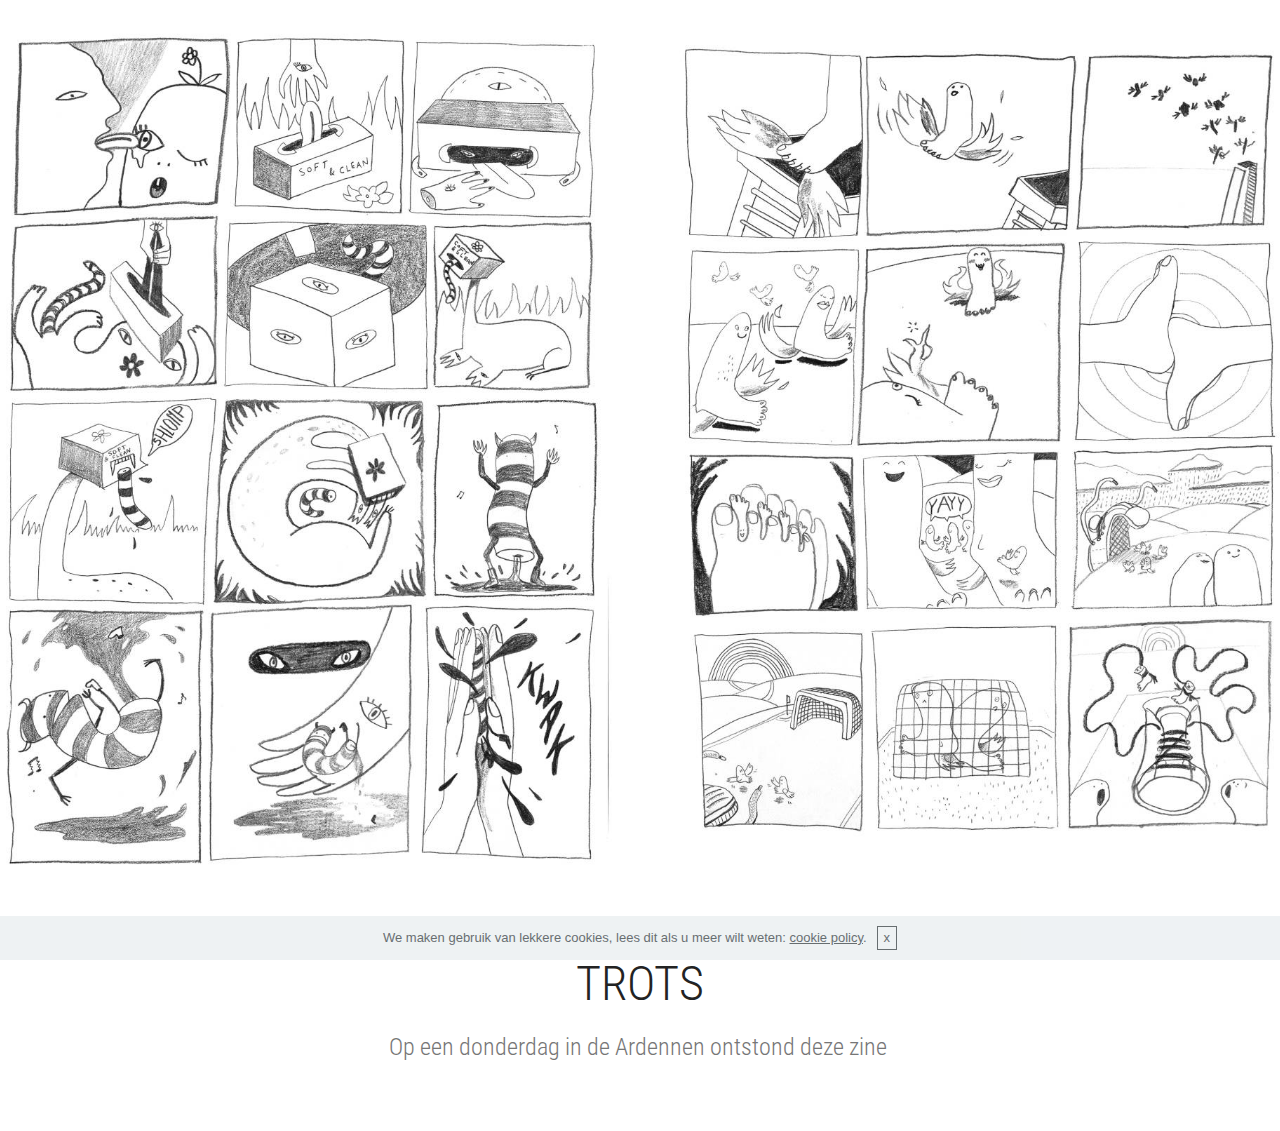
==== commit d7562886: "create github pages" ====
--- a/page1.html
+++ b/page1.html
@@ -54,19 +54,7 @@
     
 </section>
 
-<section class="engine"><a href="https://mobiri.se/j">website templates</a></section><section class="cid-r5T9RP8Vvy" id="image1-4">
-
-    
-
-    <figure class="mbr-figure container">
-            <div class="image-block" style="width: 51%;">
-                <img src="assets/images/cover-trots-1228x1737.jpg" width="1400" alt="Mobirise" title="">
-                
-            </div>
-    </figure>
-</section>
-
-<section class="mbr-section content4 cid-r5Ta0pFPkn" id="content4-9">
+<section class="engine"><a href="https://mobiri.se/w">html5 templates</a></section><section class="mbr-section content4 cid-r5Ta0pFPkn" id="content4-9">
 
     
 
--- a/assets/mobirise/css/mbr-additional.css
+++ b/assets/mobirise/css/mbr-additional.css
@@ -1294,7 +1294,7 @@
   display: none;
 }
 .cid-rbafRBWXKy {
-  background-image: url("../../../assets/images/protest-fragmentje2-2000x1429.jpg");
+  background-image: url("../../../assets/images/bomenrij-2000x2000.jpg");
 }
 .cid-rbafRBWXKy H3 {
   color: #4f4943;
@@ -1302,27 +1302,6 @@
 }
 .cid-reLaQE1v8E {
   background-image: url("../../../assets/images/trots-kots-19-2000x1283.jpg");
-}
-.cid-r5T9RP8Vvy {
-  background: #ffffff;
-  padding-top: 0px;
-  padding-bottom: 60px;
-}
-.cid-r5T9RP8Vvy .image-block {
-  margin: auto;
-}
-.cid-r5T9RP8Vvy figcaption {
-  position: relative;
-}
-.cid-r5T9RP8Vvy figcaption div {
-  position: absolute;
-  bottom: 0;
-  width: 100%;
-}
-@media (max-width: 768px) {
-  .cid-r5T9RP8Vvy .image-block {
-    width: 100% !important;
-  }
 }
 .cid-r5Ta0pFPkn {
   padding-top: 60px;
@@ -1859,69 +1838,6 @@
 .cid-reLbxaWCV0 .mbr-overlay ~ .container-slide {
   z-index: auto;
 }
-.cid-r9RiLnyzQ8 {
-  background: #ffffff;
-  padding-top: 45px;
-  padding-bottom: 60px;
-}
-.cid-r9RiLnyzQ8 .image-block {
-  margin: auto;
-}
-.cid-r9RiLnyzQ8 figcaption {
-  position: relative;
-}
-.cid-r9RiLnyzQ8 figcaption div {
-  position: absolute;
-  bottom: 0;
-  width: 100%;
-}
-@media (max-width: 768px) {
-  .cid-r9RiLnyzQ8 .image-block {
-    width: 100% !important;
-  }
-}
-.cid-r9Rj1SVpnw {
-  background: #ffffff;
-  padding-top: 45px;
-  padding-bottom: 60px;
-}
-.cid-r9Rj1SVpnw .image-block {
-  margin: auto;
-}
-.cid-r9Rj1SVpnw figcaption {
-  position: relative;
-}
-.cid-r9Rj1SVpnw figcaption div {
-  position: absolute;
-  bottom: 0;
-  width: 100%;
-}
-@media (max-width: 768px) {
-  .cid-r9Rj1SVpnw .image-block {
-    width: 100% !important;
-  }
-}
-.cid-r9Rj2gSI8T {
-  background: #ffffff;
-  padding-top: 45px;
-  padding-bottom: 60px;
-}
-.cid-r9Rj2gSI8T .image-block {
-  margin: auto;
-}
-.cid-r9Rj2gSI8T figcaption {
-  position: relative;
-}
-.cid-r9Rj2gSI8T figcaption div {
-  position: absolute;
-  bottom: 0;
-  width: 100%;
-}
-@media (max-width: 768px) {
-  .cid-r9Rj2gSI8T .image-block {
-    width: 100% !important;
-  }
-}
 .cid-rbah5pmLlL .modal-body .close {
   background: #1b1b1b;
 }
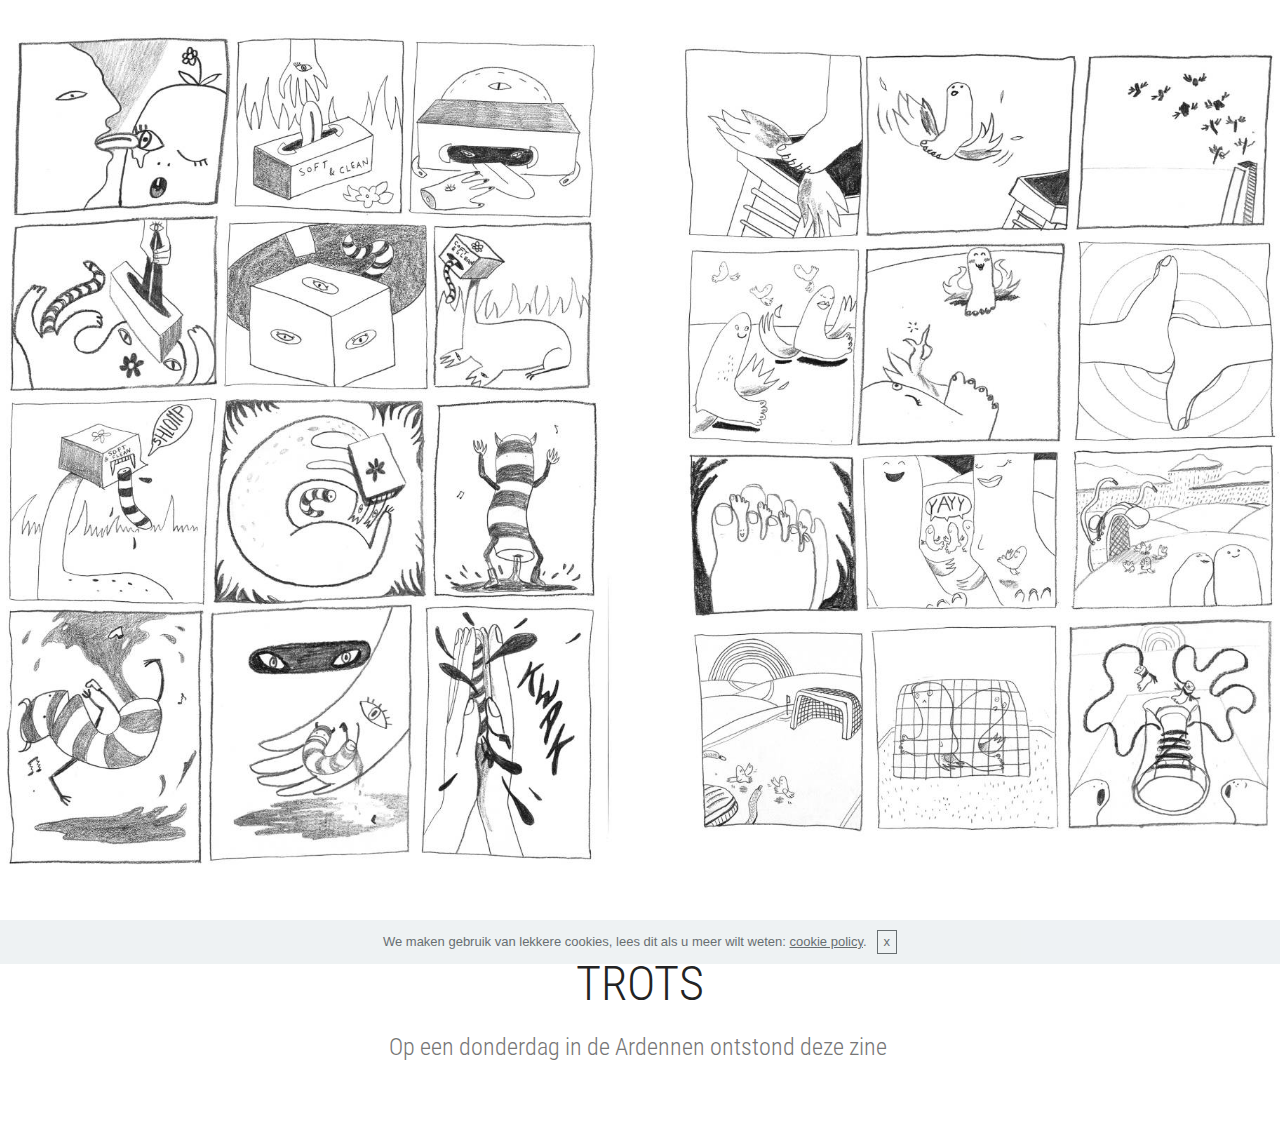
==== commit 86447a35: "create github pages" ====
--- a/page1.html
+++ b/page1.html
@@ -54,7 +54,7 @@
     
 </section>
 
-<section class="engine"><a href="https://mobiri.se/w">html5 templates</a></section><section class="mbr-section content4 cid-r5Ta0pFPkn" id="content4-9">
+<section class="engine"><a href="https://mobiri.se/z">best css templates</a></section><section class="mbr-section content4 cid-r5Ta0pFPkn" id="content4-9">
 
     
 
--- a/assets/mobirise/css/mbr-additional.css
+++ b/assets/mobirise/css/mbr-additional.css
@@ -1294,11 +1294,92 @@
   display: none;
 }
 .cid-rbafRBWXKy {
-  background-image: url("../../../assets/images/bomenrij-2000x2000.jpg");
+  background-image: url("../../../assets/images/bomenrij-7-2000x2000.jpg");
 }
 .cid-rbafRBWXKy H3 {
   color: #4f4943;
   text-align: left;
+}
+.cid-rj6kBRA01S {
+  padding-top: 30px;
+  padding-bottom: 30px;
+  background-color: #ffffff;
+}
+.cid-rj6kBRA01S .row-links {
+  width: 100%;
+  justify-content: center;
+  -webkit-justify-content: center;
+}
+.cid-rj6kBRA01S .social-row {
+  width: 100%;
+  justify-content: center;
+  -webkit-justify-content: center;
+}
+.cid-rj6kBRA01S .media-container-row {
+  flex-direction: column;
+  justify-content: center;
+  align-items: center;
+  -webkit-flex-direction: column;
+  -webkit-justify-content: center;
+  -webkit-align-items: center;
+}
+.cid-rj6kBRA01S .media-container-row .foot-menu {
+  list-style: none;
+  display: -webkit-flex;
+  justify-content: center;
+  flex-wrap: wrap;
+  padding: 0;
+  margin-bottom: 0;
+  -webkit-justify-content: center;
+  -webkit-flex-wrap: wrap;
+}
+.cid-rj6kBRA01S .media-container-row .foot-menu li {
+  padding: 0 1rem 1rem 1rem;
+}
+.cid-rj6kBRA01S .media-container-row .foot-menu li p {
+  margin: 0;
+}
+.cid-rj6kBRA01S .media-container-row .social-list {
+  padding-left: 0;
+  margin-bottom: 0;
+  list-style: none;
+  display: -webkit-flex;
+  flex-wrap: wrap;
+  justify-content: flex-end;
+  -webkit-justify-content: flex-end;
+  -webkit-flex-wrap: wrap;
+}
+.cid-rj6kBRA01S .media-container-row .social-list .mbr-iconfont-social {
+  font-size: 1.5rem;
+  color: #ffffff;
+}
+.cid-rj6kBRA01S .media-container-row .social-list .soc-item {
+  margin: 0 .5rem;
+}
+.cid-rj6kBRA01S .media-container-row .social-list a {
+  margin: 0;
+  opacity: .5;
+  -webkit-transition: .2s linear;
+  transition: .2s linear;
+}
+.cid-rj6kBRA01S .media-container-row .social-list a:hover {
+  opacity: 1;
+}
+@media (max-width: 767px) {
+  .cid-rj6kBRA01S .media-container-row .social-list {
+    justify-content: center;
+    -webkit-justify-content: center;
+  }
+}
+.cid-rj6kBRA01S .media-container-row .row-copirayt {
+  word-break: break-word;
+  width: 100%;
+}
+.cid-rj6kBRA01S .media-container-row .row-copirayt p {
+  width: 100%;
+}
+.cid-rj6kBRA01S foot-menu-item {
+  color: #767676;
 }
 .cid-reLaQE1v8E {
   background-image: url("../../../assets/images/trots-kots-19-2000x1283.jpg");
@@ -2076,3 +2157,42 @@
 .cid-rbah5pmLlL .mbr-overlay ~ .container-slide {
   z-index: auto;
 }
+.cid-rj624K5y8u {
+  padding-top: 90px;
+  padding-bottom: 90px;
+  background-color: #ffffff;
+}
+.cid-rj624K5y8u .title {
+  margin-bottom: 2rem;
+}
+.cid-rj624K5y8u .mbr-section-subtitle {
+  color: #767676;
+}
+.cid-rj624K5y8u a:not([href]):not([tabindex]) {
+  color: #fff;
+  border-radius: 3px;
+}
+.cid-rj624K5y8u a.btn-white:not([href]):not([tabindex]) {
+  color: #333;
+}
+.cid-rj624K5y8u .multi-horizontal {
+  flex-grow: 1;
+  -webkit-flex-grow: 1;
+  max-width: 100%;
+}
+.cid-rj624K5y8u .input-group-btn {
+  display: block;
+  text-align: center;
+}
+.cid-rj62dyrW8n {
+  padding-top: 90px;
+  padding-bottom: 90px;
+  background: linear-gradient(0deg, #ffffff, #ffffff);
+}
+.cid-rj62dyrW8n .mbr-iconfont-social {
+  font-size: 32px;
+  color: #767676;
+}
+.cid-rj62dyrW8n .social-list a:focus {
+  text-decoration: none;
+}
